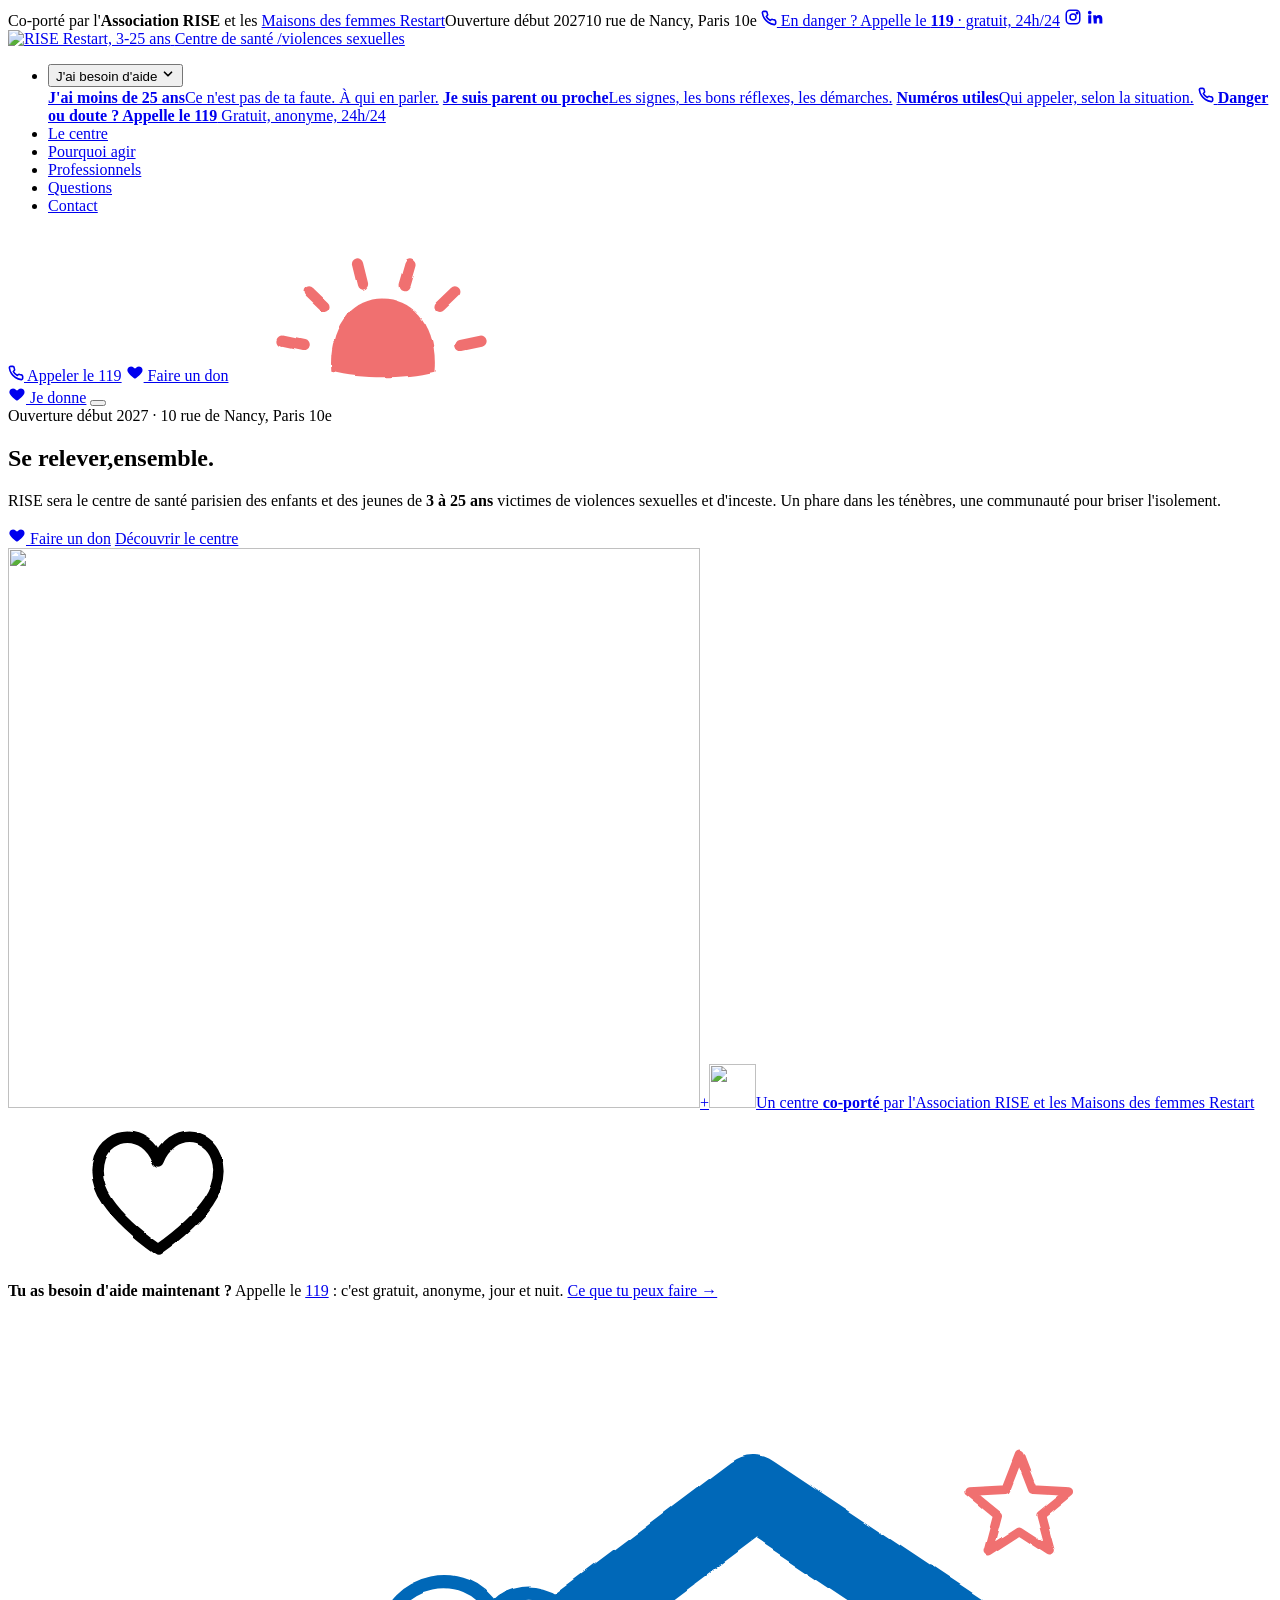
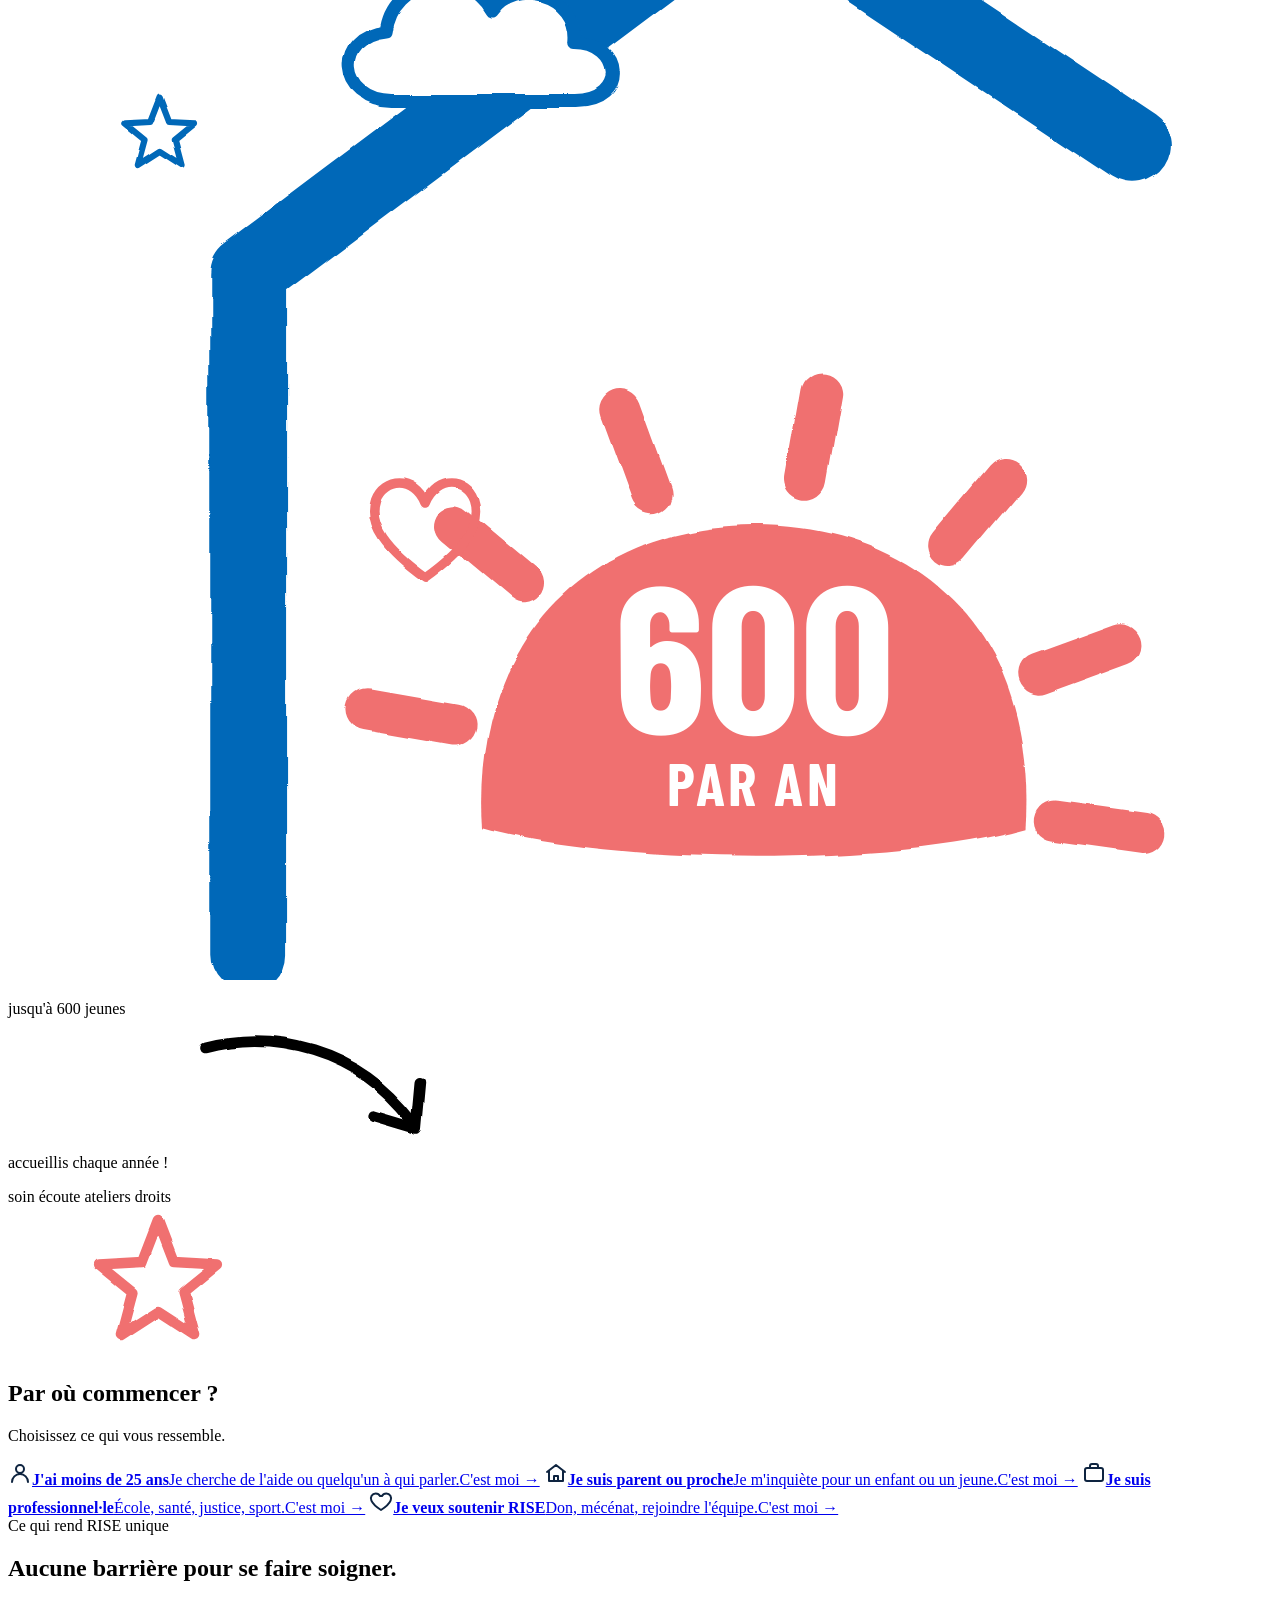
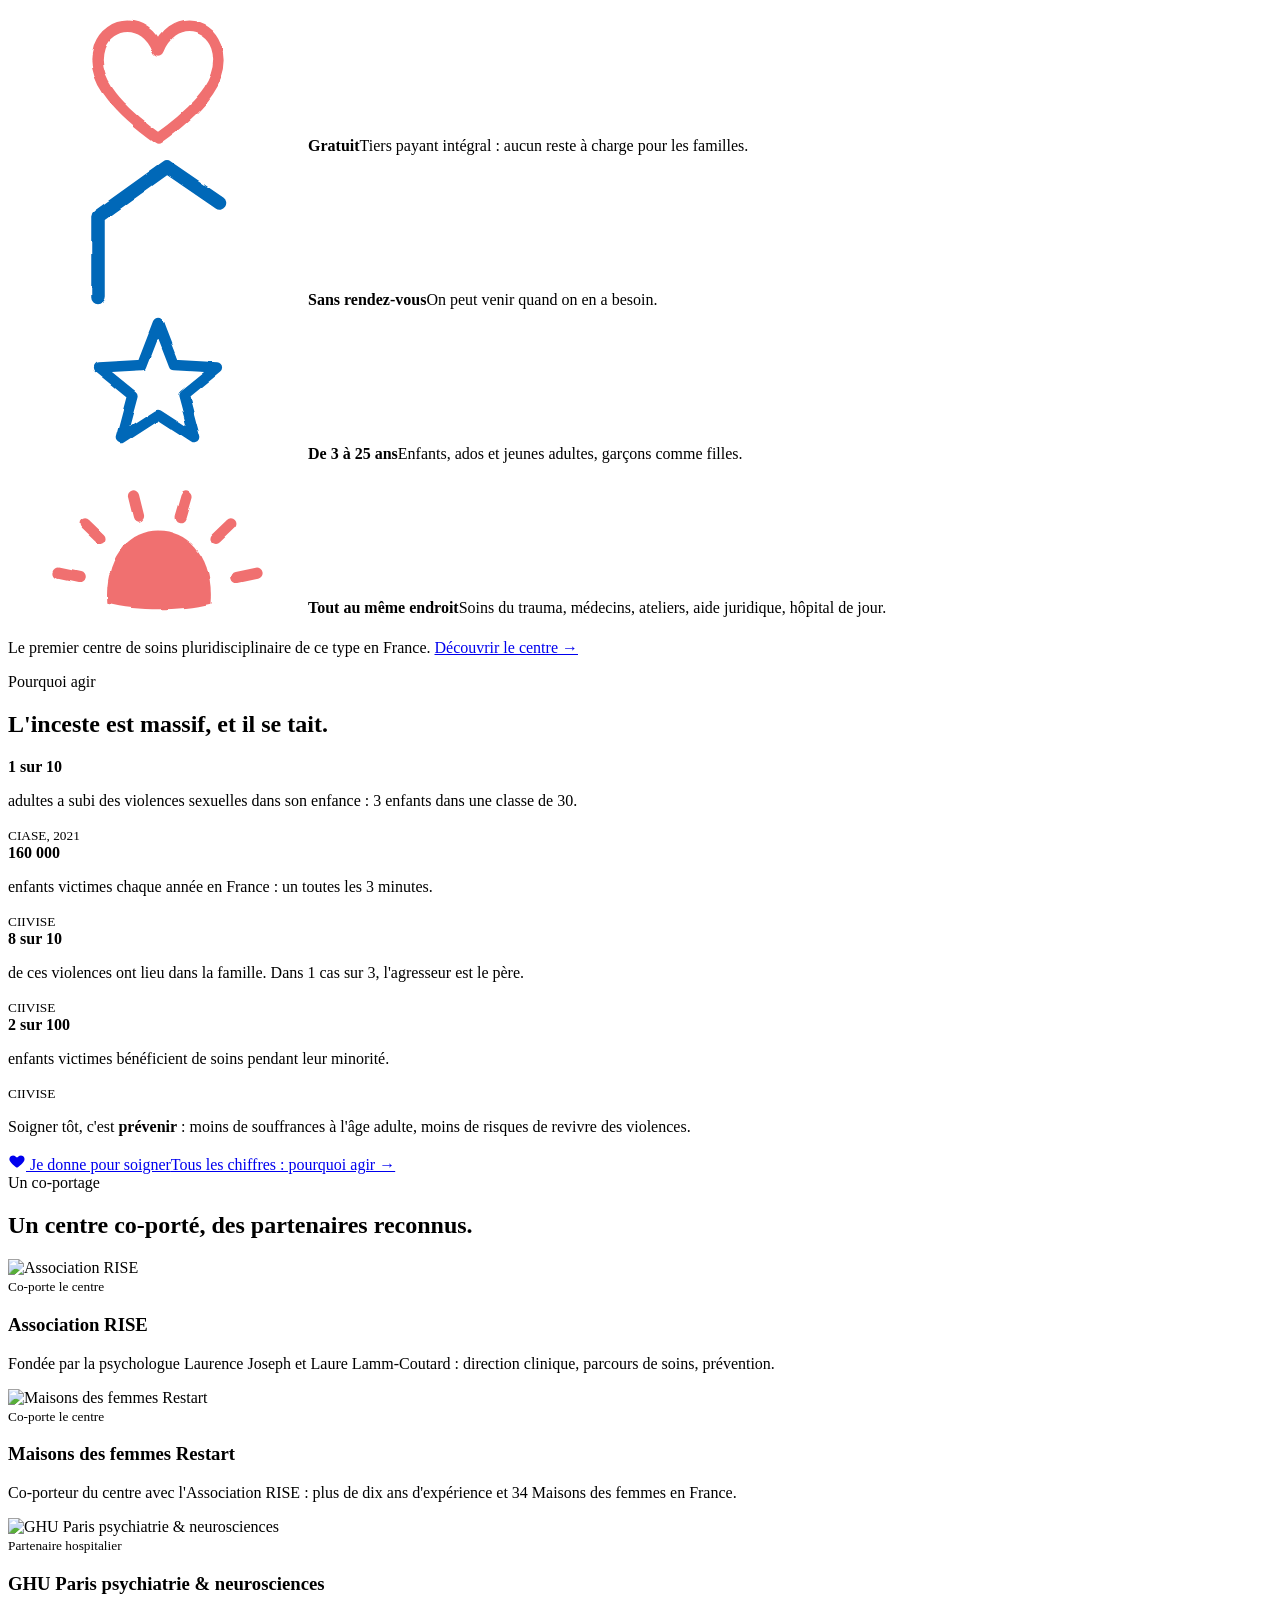
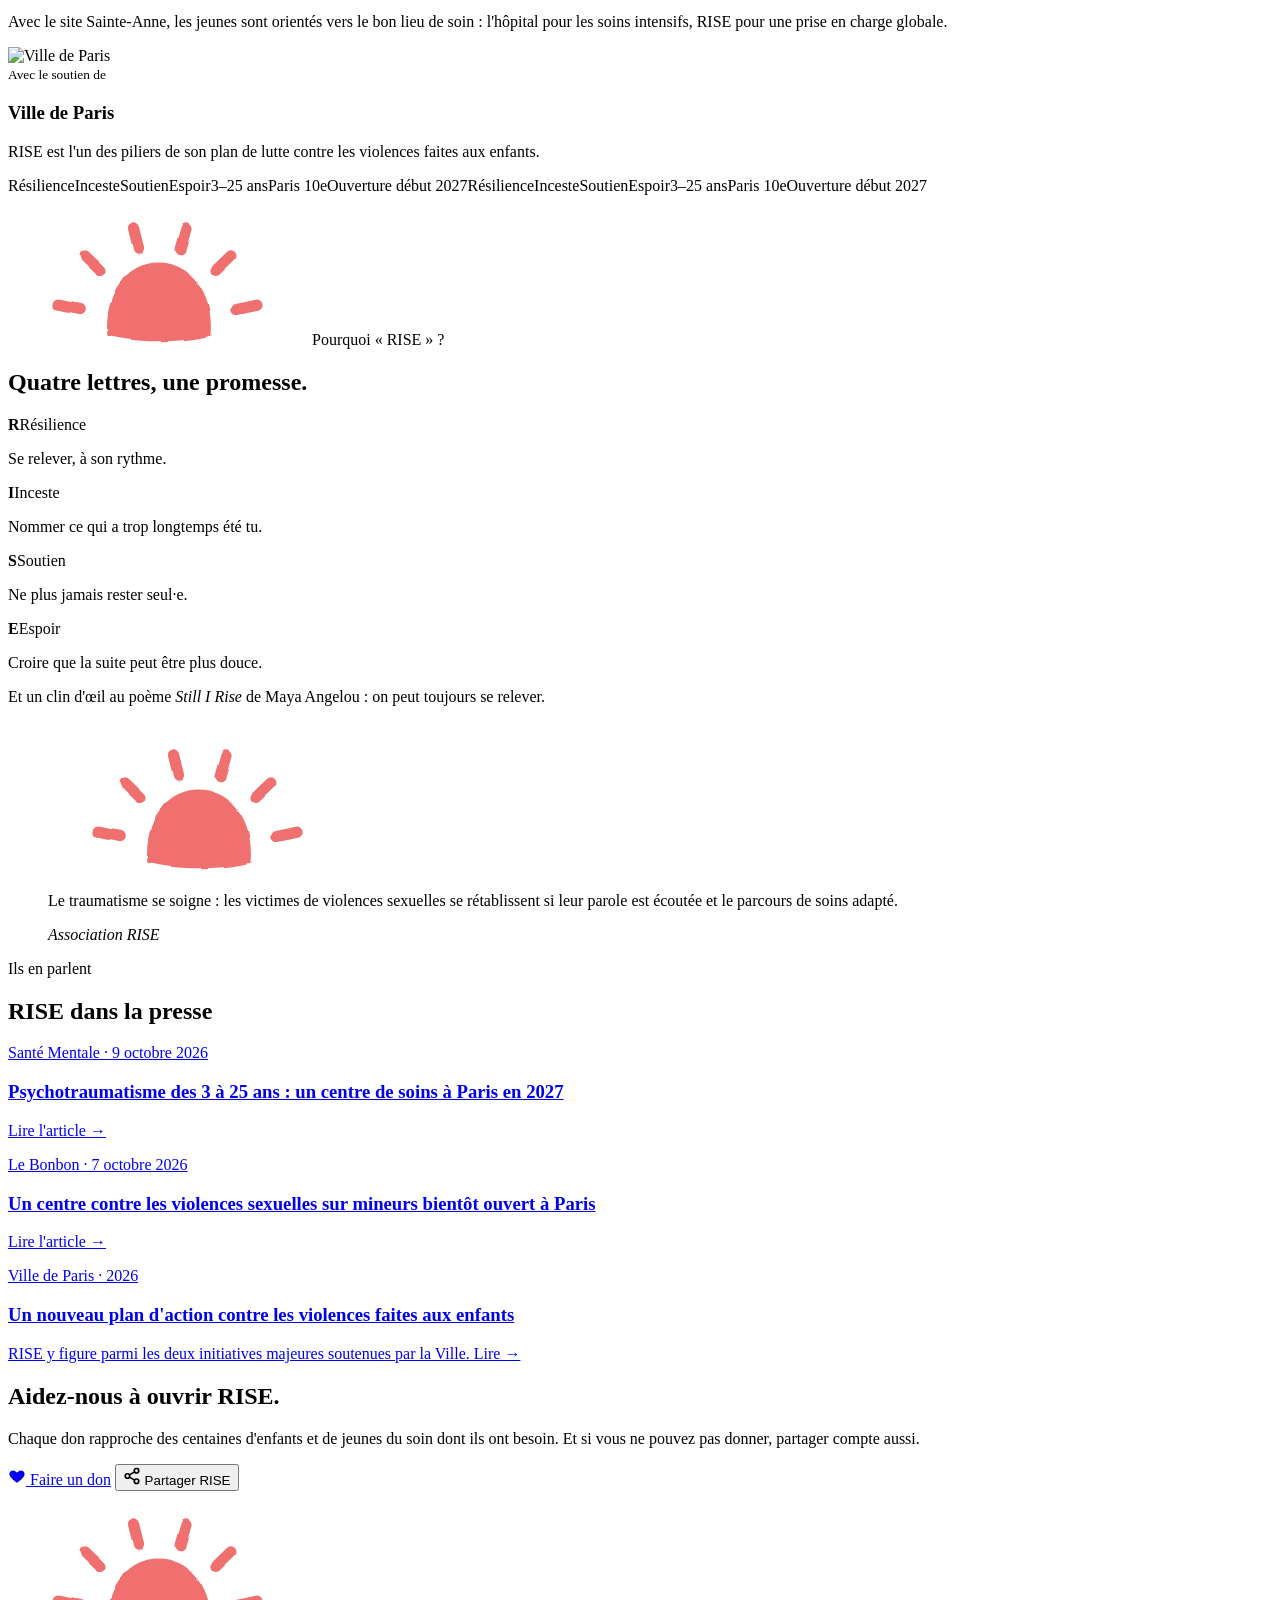
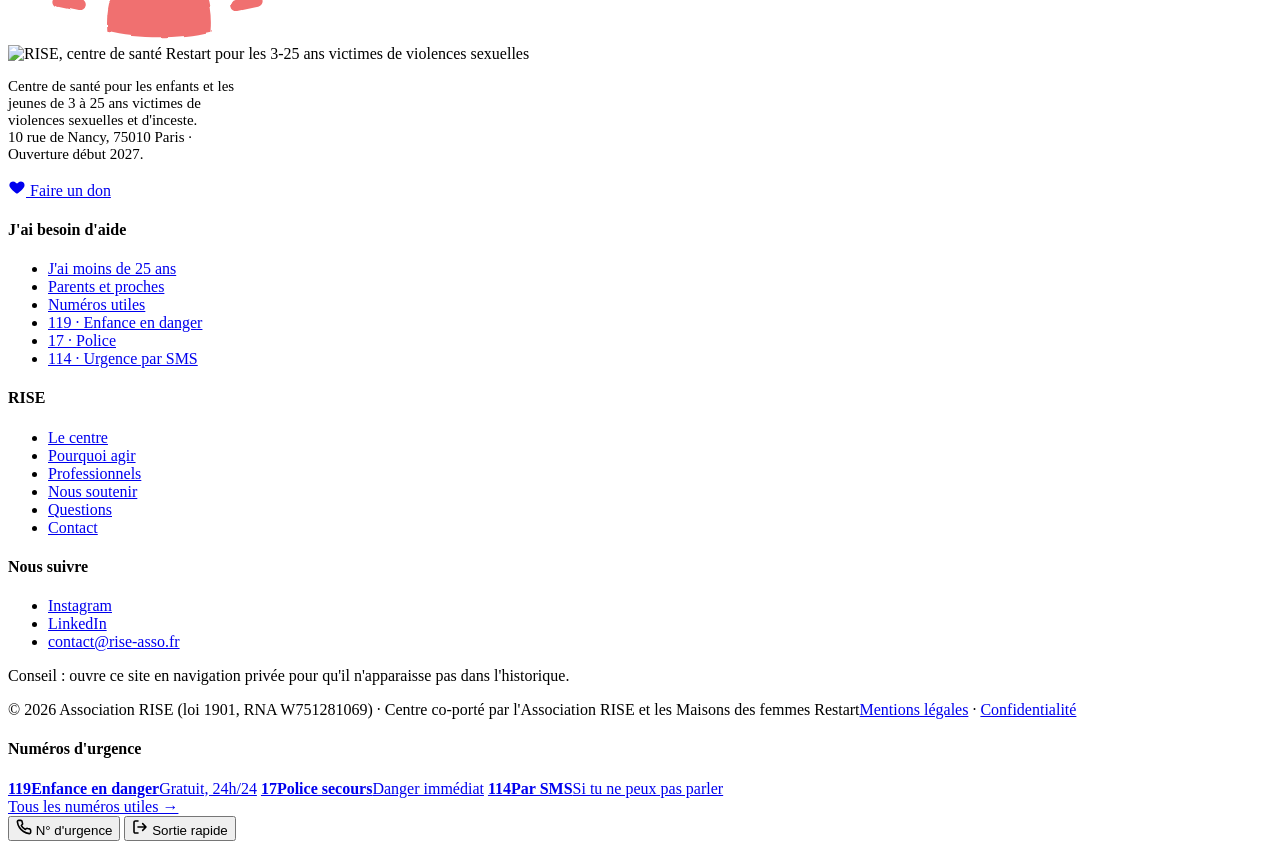
==== index.html @ 8d20020b "Add files via upload" ====
<!doctype html>
<html lang="fr">
<head>
<meta charset="utf-8">
<meta name="robots" content="noindex, nofollow">
<meta name="viewport" content="width=device-width, initial-scale=1">
<title>RISE Paris · Centre de santé 3-25 ans</title>
<meta name="description" content="RISE ouvre début 2027 à Paris un centre de santé pour les enfants et les jeunes de 3 à 25 ans victimes de violences sexuelles et d'inceste.">
<link rel="preconnect" href="https://fonts.googleapis.com">
<link rel="preconnect" href="https://fonts.gstatic.com" crossorigin>
<link href="https://fonts.googleapis.com/css2?family=Barlow+Condensed:wght@500;600;700&family=Barlow:wght@400;500;600&family=Patrick+Hand&display=swap" rel="stylesheet">
<link rel="stylesheet" href="assets/style.css?v=64814ea5">
</head>
<body>
<div class="progress" aria-hidden="true"></div>
<svg width="0" height="0" style="position:absolute" aria-hidden="true" focusable="false">
  <defs>
    <filter id="crayon" x="-15%" y="-15%" width="130%" height="130%"><feTurbulence type="fractalNoise" baseFrequency="0.035" numOctaves="2" seed="4" result="n"/><feDisplacementMap in="SourceGraphic" in2="n" scale="3.5" xChannelSelector="R" yChannelSelector="G"/></filter>
    <symbol id="d-sun" viewBox="0 0 200 160"><g filter="url(#crayon)"><path d="M46 150C42 100 70 72 100 72C132 72 160 100 156 150C124 158 78 158 46 150Z" fill="#F07070"/><g stroke="#F07070" stroke-width="12" stroke-linecap="round" fill="none"><path d="M15.9 122.1L-5.6 117.5"/><path d="M38.1 80.3L22.3 65.0"/><path d="M79.2 56.6L73.9 35.2"/><path d="M123.7 57.3L129.8 36.2"/><path d="M161.9 80.3L177.7 65.0"/><path d="M184.1 122.1L205.6 117.5"/></g></g></symbol>
    <symbol id="d-house" viewBox="0 0 220 200"><path filter="url(#crayon)" d="M30 190V82L122 16L192 64" fill="none" stroke="#0068B8" stroke-width="18" stroke-linecap="round" stroke-linejoin="round"/></symbol>
    <symbol id="d-heart" viewBox="0 0 100 92"><path filter="url(#crayon)" d="M50 84C22 64 8 46 14 28C20 12 42 10 50 30C58 10 80 12 86 28C92 46 78 64 50 84Z" fill="none" stroke="currentColor" stroke-width="7" stroke-linecap="round" stroke-linejoin="round"/></symbol>
    <symbol id="d-star" viewBox="0 0 100 100"><path filter="url(#crayon)" d="M50.0 10.0L60.6 37.4L89.9 39.0L67.1 57.6L74.7 86.0L50.0 70.0L25.3 86.0L32.9 57.6L10.1 39.0L39.4 37.4Z" fill="none" stroke="currentColor" stroke-width="7" stroke-linecap="round" stroke-linejoin="round"/></symbol>
    <symbol id="d-arrow" viewBox="0 0 120 70"><g filter="url(#crayon)" fill="none" stroke="currentColor" stroke-width="5" stroke-linecap="round" stroke-linejoin="round"><path d="M8 14C38 6 78 14 104 48"/><path d="M86 46L106 52L108 30"/></g></symbol>
    <symbol id="d-cloud" viewBox="0 0 124 72"><path filter="url(#crayon)" d="M30 62C10 62 8 38 28 36C30 16 58 10 68 28C76 16 102 20 100 40C118 40 120 62 100 62Z" fill="#fff" stroke="currentColor" stroke-width="5" stroke-linejoin="round"/></symbol>
    <symbol id="d-wave" viewBox="0 0 240 24" preserveAspectRatio="none"><path filter="url(#crayon)" d="M4 14C24 4 40 22 60 12S96 4 116 12S150 20 176 10S210 6 236 12" fill="none" stroke="currentColor" stroke-width="6" stroke-linecap="round"/></symbol>
  </defs>
</svg>

<div class="topbar">
  <div class="wrap topbar-in">
    <span class="tb-left">Co-porté par l'<b>Association RISE</b> et les <a href="https://www.lamaisondesfemmes.fr/" target="_blank" rel="noopener">Maisons des femmes Restart</a><i></i>Ouverture début 2027<i></i>10 rue de Nancy, Paris 10e</span>
    <span class="tb-right">
      <a class="tb-sos" href="tel:119"><svg width="16" height="16" viewBox="0 0 24 24" fill="none" stroke="currentColor" stroke-width="2.4" stroke-linecap="round" stroke-linejoin="round" aria-hidden="true"><path d="M22 16.9v3a2 2 0 0 1-2.2 2 19.8 19.8 0 0 1-8.6-3.1 19.5 19.5 0 0 1-6-6A19.8 19.8 0 0 1 2.1 4.2 2 2 0 0 1 4.1 2h3a2 2 0 0 1 2 1.7c.1.9.4 1.8.7 2.7a2 2 0 0 1-.5 2.1L8 9.8a16 16 0 0 0 6 6l1.3-1.3a2 2 0 0 1 2.1-.4c.9.3 1.8.6 2.7.7a2 2 0 0 1 1.7 2z"/></svg> En danger ? Appelle le <b>119</b> · gratuit, 24h/24</a>
      <a class="tb-ico" href="https://www.instagram.com/rise__paris/" target="_blank" rel="noopener" aria-label="Instagram de RISE"><svg width="18" height="18" viewBox="0 0 24 24" fill="none" stroke="currentColor" stroke-width="2" aria-hidden="true"><rect x="3" y="3" width="18" height="18" rx="5"/><circle cx="12" cy="12" r="4"/><circle cx="17.5" cy="6.5" r="1" fill="currentColor"/></svg></a>
      <a class="tb-ico" href="https://www.linkedin.com/company/rise-asso-paris/" target="_blank" rel="noopener" aria-label="LinkedIn de RISE"><svg width="18" height="18" viewBox="0 0 24 24" fill="currentColor" aria-hidden="true"><path d="M4.98 3.5a2.5 2.5 0 1 1 0 5 2.5 2.5 0 0 1 0-5zM3 9.5h4v11H3zM9.5 9.5h3.8v1.6h.1c.5-.9 1.8-1.9 3.7-1.9 4 0 4.7 2.6 4.7 6v5.3h-4v-4.7c0-1.1 0-2.6-1.6-2.6s-1.8 1.2-1.8 2.5v4.8h-4z"/></svg></a>
    </span>
  </div>
</div>

<header id="top">
  <div class="wrap bar">
    <a class="brand" href="index.html" aria-label="RISE, accueil">
      <img class="brand-logo" src="assets/logo-rise-restart-sans-mention.png" alt="RISE Restart, 3-25 ans" width="692" height="560">
      <span class="brand-tag"><span class="g">Centre de santé /</span><span class="b">violences sexuelles</span></span>
    </a>
    <nav id="nav" aria-label="Navigation principale">
      <ul class="menu">
        <li class="has-sub">
          <button class="menu-btn" type="button" aria-expanded="false" aria-controls="sub-aide">J'ai besoin d'aide <svg width="14" height="14" viewBox="0 0 24 24" fill="none" stroke="currentColor" stroke-width="3" stroke-linecap="round" stroke-linejoin="round" aria-hidden="true"><path d="M6 9l6 6 6-6"/></svg></button>
          <div class="sub" id="sub-aide">
            <a href="jeunes.html"><strong>J'ai moins de 25 ans</strong><span>Ce n'est pas de ta faute. À qui en parler.</span></a>
            <a href="parents.html"><strong>Je suis parent ou proche</strong><span>Les signes, les bons réflexes, les démarches.</span></a>
            <a href="urgences.html"><strong>Numéros utiles</strong><span>Qui appeler, selon la situation.</span></a>
            <a class="sub-sos" href="tel:119"><svg width="16" height="16" viewBox="0 0 24 24" fill="none" stroke="currentColor" stroke-width="2.4" stroke-linecap="round" stroke-linejoin="round" aria-hidden="true"><path d="M22 16.9v3a2 2 0 0 1-2.2 2 19.8 19.8 0 0 1-8.6-3.1 19.5 19.5 0 0 1-6-6A19.8 19.8 0 0 1 2.1 4.2 2 2 0 0 1 4.1 2h3a2 2 0 0 1 2 1.7c.1.9.4 1.8.7 2.7a2 2 0 0 1-.5 2.1L8 9.8a16 16 0 0 0 6 6l1.3-1.3a2 2 0 0 1 2.1-.4c.9.3 1.8.6 2.7.7a2 2 0 0 1 1.7 2z"/></svg> <span><b>Danger ou doute ? Appelle le 119</b> Gratuit, anonyme, 24h/24</span></a>
          </div>
        </li>
        <li><a href="centre.html">Le centre</a></li>
        <li><a href="pourquoi.html">Pourquoi agir</a></li>
        <li><a href="professionnels.html">Professionnels</a></li>
        <li><a href="questions.html">Questions</a></li>
        <li><a href="contact.html">Contact</a></li>
      </ul>
      <div class="menu-extra">
        <a class="btn btn-primary btn-lg" href="tel:119"><svg width="16" height="16" viewBox="0 0 24 24" fill="none" stroke="currentColor" stroke-width="2.4" stroke-linecap="round" stroke-linejoin="round" aria-hidden="true"><path d="M22 16.9v3a2 2 0 0 1-2.2 2 19.8 19.8 0 0 1-8.6-3.1 19.5 19.5 0 0 1-6-6A19.8 19.8 0 0 1 2.1 4.2 2 2 0 0 1 4.1 2h3a2 2 0 0 1 2 1.7c.1.9.4 1.8.7 2.7a2 2 0 0 1-.5 2.1L8 9.8a16 16 0 0 0 6 6l1.3-1.3a2 2 0 0 1 2.1-.4c.9.3 1.8.6 2.7.7a2 2 0 0 1 1.7 2z"/></svg> Appeler le 119</a>
        <a class="btn btn-accent btn-lg" href="https://don.lamaisondesfemmes.fr/b/mon-don" target="_blank" rel="noopener"><svg width="18" height="18" viewBox="0 0 24 24" fill="currentColor" aria-hidden="true"><path d="M12 21s-7.5-4.6-9.6-9.3C.9 8.4 3 4.5 6.7 4.5c2.1 0 3.6 1.1 4.3 2.5h2c.7-1.4 2.2-2.5 4.3-2.5 3.7 0 5.8 3.9 4.3 7.2C19.5 16.4 12 21 12 21z"/></svg> Faire un don</a>
        <svg class="menu-sun" aria-hidden="true"><use href="#d-sun"/></svg>
      </div>
    </nav>
    <div class="bar-ctas">
      <a class="btn btn-accent" href="https://don.lamaisondesfemmes.fr/b/mon-don" target="_blank" rel="noopener"><svg width="18" height="18" viewBox="0 0 24 24" fill="currentColor" aria-hidden="true"><path d="M12 21s-7.5-4.6-9.6-9.3C.9 8.4 3 4.5 6.7 4.5c2.1 0 3.6 1.1 4.3 2.5h2c.7-1.4 2.2-2.5 4.3-2.5 3.7 0 5.8 3.9 4.3 7.2C19.5 16.4 12 21 12 21z"/></svg> Je donne</a>
      <button class="menu-toggle" aria-label="Ouvrir le menu" aria-expanded="false" aria-controls="nav">
        <span></span><span></span><span></span>
      </button>
    </div>
  </div>
</header>

<main>
<section class="hero">
    <div class="wrap hero-grid">
      <div>
        <div class="status"><span class="dot"></span> Ouverture début 2027 · 10 rue de Nancy, Paris 10e</div>
        <h1><span class="line"><span>Se <span class="hl">relever</span>,</span></span><span class="line"><span>ensemble.</span></span></h1>
        <p class="lead">RISE sera le centre de santé parisien des enfants et des jeunes de <strong>3 à 25 ans</strong> victimes de violences sexuelles et d'inceste. Un phare dans les ténèbres, une communauté pour briser l'isolement.</p>
        <div class="hero-ctas">
          <a class="btn btn-accent btn-lg" href="https://don.lamaisondesfemmes.fr/b/mon-don" target="_blank" rel="noopener"><svg width="18" height="18" viewBox="0 0 24 24" fill="currentColor" aria-hidden="true"><path d="M12 21s-7.5-4.6-9.6-9.3C.9 8.4 3 4.5 6.7 4.5c2.1 0 3.6 1.1 4.3 2.5h2c.7-1.4 2.2-2.5 4.3-2.5 3.7 0 5.8 3.9 4.3 7.2C19.5 16.4 12 21 12 21z"/></svg> Faire un don</a>
          <a class="btn btn-ghost btn-lg" href="centre.html">Découvrir le centre</a>
        </div>
        <a class="hero-coport" href="centre.html#coportage"><img src="assets/logo-rise-restart-sans-mention.png" alt="" width="692" height="560"><span class="hc-plus">+</span><img src="assets/logo-restart.svg" alt="" width="47" height="44"><span>Un centre <b>co-porté</b> par l'Association RISE et les Maisons des femmes Restart</span></a>
        <div class="help-note">
          <svg class="help-heart" aria-hidden="true"><use href="#d-heart"/></svg>
          <p><strong>Tu as besoin d'aide maintenant ?</strong> Appelle le <a href="tel:119">119</a> : c'est gratuit, anonyme, jour et nuit. <a class="help-more" href="jeunes.html">Ce que tu peux faire →</a></p>
        </div>
      </div>
      <div class="hero-art">
        <div class="card-big"></div>
        <svg class="kid" viewBox="0 0 400 400" aria-hidden="true">
          <g filter="url(#crayon)">
            <path class="kid-roof" pathLength="1" d="M76 392V176L236 56L356 136" fill="none" stroke="#0068B8" stroke-width="24" stroke-linecap="round" stroke-linejoin="round"/>
            <g class="kid-rays" fill="none" stroke="#F07070" stroke-width="13" stroke-linecap="round"><path style="--i:0" d="M141.5 319.3L113.9 314.5"/><path style="--i:1" d="M162.5 274.3L141.0 256.3"/><path style="--i:2" d="M203.2 245.8L193.6 219.5"/><path style="--i:3" d="M252.7 241.5L257.5 213.9"/><path style="--i:4" d="M297.7 262.5L315.7 241.0"/><path style="--i:5" d="M326.2 303.2L352.5 293.6"/><path style="--i:6" d="M331.1 349.4L358.8 353.3"/></g>
            <path class="kid-sun" d="M150 352C146 290 186 256 236 256C288 256 326 290 322 352C280 364 194 364 150 352Z" fill="#F07070"/>
          </g>
          <g class="kid-sun-txt" fill="#fff" text-anchor="middle" font-family="Barlow Condensed, sans-serif" font-weight="700">
            <text x="236" y="322" font-size="66" data-count="600" data-count-delay="1400">600</text>
            <text x="236" y="345" font-size="19" letter-spacing="1">PAR AN</text>
          </g>
          <use class="kid-cloud" href="#d-cloud" x="96" y="70" width="104" height="60" style="color:#0068B8"/>
          <use class="kid-star s1" href="#d-star" x="300" y="40" width="40" height="40" style="color:#F07070"/>
          <use class="kid-star s2" href="#d-star" x="34" y="118" width="28" height="28" style="color:#0068B8"/>
          <use class="kid-heart" href="#d-heart" x="110" y="236" width="44" height="40" style="color:#F07070"/>
        </svg>
        <p class="kid-note">jusqu'à 600 jeunes<br>accueillis chaque année !<svg class="kid-arrow" aria-hidden="true"><use href="#d-arrow"/></svg></p>
        <span class="hand h1">soin</span>
        <span class="hand h2">écoute</span>
        <span class="hand h3">ateliers</span>
        <span class="hand h4">droits</span>
      </div>
    </div>
  </section>

  <div class="wrap">
    <div class="orient reveal">
      <svg class="dd dd-star" style="color:#F07070;right:28px;top:-18px" aria-hidden="true"><use href="#d-star"/></svg>
      <div class="orient-head">
        <h2>Par où <span class="mark">commencer</span> ?</h2>
        <p>Choisissez ce qui vous ressemble.</p>
      </div>
      <div class="choices">
        <a class="choice ch-young" href="jeunes.html"><span class="ico"><svg width="24" height="24" viewBox="0 0 24 24" fill="none" stroke="#0E2440" stroke-width="2" stroke-linecap="round" stroke-linejoin="round"><path d="M12 12a4 4 0 1 0 0-8 4 4 0 0 0 0 8zM4 21c0-4.4 3.6-8 8-8s8 3.6 8 8"/></svg></span><strong>J'ai moins de 25 ans</strong><span>Je cherche de l'aide ou quelqu'un à qui parler.</span><span class="arrow">C'est moi →</span></a>
        <a class="choice ch-parent" href="parents.html"><span class="ico"><svg width="24" height="24" viewBox="0 0 24 24" fill="none" stroke="#0E2440" stroke-width="2" stroke-linecap="round" stroke-linejoin="round"><path d="M3 11l9-7 9 7M5 10v10h14V10"/><path d="M10 20v-5h4v5"/></svg></span><strong>Je suis parent ou proche</strong><span>Je m'inquiète pour un enfant ou un jeune.</span><span class="arrow">C'est moi →</span></a>
        <a class="choice ch-pro" href="professionnels.html"><span class="ico"><svg width="24" height="24" viewBox="0 0 24 24" fill="none" stroke="#0E2440" stroke-width="2" stroke-linecap="round" stroke-linejoin="round"><rect x="3" y="7" width="18" height="13" rx="2"/><path d="M8 7V5a2 2 0 0 1 2-2h4a2 2 0 0 1 2 2v2"/></svg></span><strong>Je suis professionnel·le</strong><span>École, santé, justice, sport.</span><span class="arrow">C'est moi →</span></a>
        <a class="choice ch-give" href="soutenir.html"><span class="ico"><svg width="24" height="24" viewBox="0 0 24 24" fill="none" stroke="#0E2440" stroke-width="2" stroke-linecap="round" stroke-linejoin="round"><path d="M12 21s-7.5-4.6-9.6-9.3C.9 8.4 3 4.5 6.7 4.5c2.1 0 3.6 1.1 4.3 2.5h2c.7-1.4 2.2-2.5 4.3-2.5 3.7 0 5.8 3.9 4.3 7.2C19.5 16.4 12 21 12 21z"/></svg></span><strong>Je veux soutenir RISE</strong><span>Don, mécénat, rejoindre l'équipe.</span><span class="arrow">C'est moi →</span></a>
      </div>
    </div>
  </div>

  <section class="tight">
    <div class="wrap">
      <span class="eyebrow">Ce qui rend RISE unique</span>
      <h2 class="section-title">Aucune <span class="mark">barrière</span> pour se faire soigner.</h2>
      <div class="uniq">
        <div class="uq reveal"><svg aria-hidden="true" style="color:#F07070"><use href="#d-heart"/></svg><strong>Gratuit</strong><span>Tiers payant intégral : aucun reste à charge pour les familles.</span></div>
        <div class="uq reveal"><svg aria-hidden="true"><use href="#d-house"/></svg><strong>Sans rendez-vous</strong><span>On peut venir quand on en a besoin.</span></div>
        <div class="uq reveal"><svg aria-hidden="true" style="color:#0068B8"><use href="#d-star"/></svg><strong>De 3 à 25 ans</strong><span>Enfants, ados et jeunes adultes, garçons comme filles.</span></div>
        <div class="uq reveal"><svg aria-hidden="true"><use href="#d-sun"/></svg><strong>Tout au même endroit</strong><span>Soins du trauma, médecins, ateliers, aide juridique, hôpital de jour.</span></div>
      </div>
      <p class="lead" style="margin-top:22px">Le premier centre de soins pluridisciplinaire de ce type en France. <a href="centre.html">Découvrir le centre →</a></p>
    </div>
  </section>

  <section style="padding-bottom:0">
    <div class="numbers reveal">
      <div class="wrap">
        <span class="eyebrow">Pourquoi agir</span>
        <h2>L'inceste est massif, <span class="mark">et il se tait</span>.</h2>
        <div class="num-grid num-grid-4">
          <div class="num"><b>1 sur 10</b><p>adultes a subi des violences sexuelles dans son enfance : 3 enfants dans une classe de 30.</p><small>CIASE, 2021</small></div>
          <div class="num"><b data-count="160000">160 000</b><p>enfants victimes chaque année en France : un toutes les 3 minutes.</p><small>CIIVISE</small></div>
          <div class="num"><b>8 sur 10</b><p>de ces violences ont lieu dans la famille. Dans 1 cas sur 3, l'agresseur est le père.</p><small>CIIVISE</small></div>
          <div class="num"><b>2 sur 100</b><p>enfants victimes bénéficient de soins pendant leur minorité.</p><small>CIIVISE</small></div>
        </div>
        <p class="public">Soigner tôt, c'est <strong>prévenir</strong> : moins de souffrances à l'âge adulte, moins de risques de revivre des violences.</p>
        <div class="num-ctas"><a class="btn btn-accent" href="https://don.lamaisondesfemmes.fr/b/mon-don" target="_blank" rel="noopener"><svg width="18" height="18" viewBox="0 0 24 24" fill="currentColor" aria-hidden="true"><path d="M12 21s-7.5-4.6-9.6-9.3C.9 8.4 3 4.5 6.7 4.5c2.1 0 3.6 1.1 4.3 2.5h2c.7-1.4 2.2-2.5 4.3-2.5 3.7 0 5.8 3.9 4.3 7.2C19.5 16.4 12 21 12 21z"/></svg> Je donne pour soigner</a><a class="more" href="pourquoi.html">Tous les chiffres : pourquoi agir →</a></div>
      </div>
    </div>
  </section>

  <section>
    <div class="wrap">
      <span class="eyebrow">Un co-portage</span>
      <h2 class="section-title">Un centre co-porté, des <span class="mark">partenaires reconnus</span>.</h2>
      <div class="partners partners-4">
        <div class="partner partner-co reveal"><div class="plogo"><img src="assets/logo-rise-restart-sans-mention.png" alt="Association RISE"></div><small>Co-porte le centre</small><h3>Association RISE</h3><p>Fondée par la psychologue Laurence Joseph et Laure Lamm-Coutard : direction clinique, parcours de soins, prévention.</p></div>
        <div class="partner partner-co reveal"><div class="plogo"><img src="assets/logo-restart.svg" alt="Maisons des femmes Restart"></div><small>Co-porte le centre</small><h3>Maisons des femmes Restart</h3><p>Co-porteur du centre avec l'Association RISE : plus de dix ans d'expérience et 34 Maisons des femmes en France.</p></div>
        <div class="partner reveal"><div class="plogo"><img src="assets/logo-ghu-paris.png" alt="GHU Paris psychiatrie &amp; neurosciences"></div><small>Partenaire hospitalier</small><h3>GHU Paris psychiatrie &amp; neurosciences</h3><p>Avec le site Sainte-Anne, les jeunes sont orientés vers le bon lieu de soin : l'hôpital pour les soins intensifs, RISE pour une prise en charge globale.</p></div>
        <div class="partner reveal"><div class="plogo"><img src="assets/logo-ville-de-paris.svg" alt="Ville de Paris"></div><small>Avec le soutien de</small><h3>Ville de Paris</h3><p>RISE est l'un des piliers de son plan de lutte contre les violences faites aux enfants.</p></div>
      </div>
    </div>
  </section>

  <div class="marquee-wrap" aria-hidden="true">
    <div class="marquee"><div class="marquee-track"><span>Résilience</span><i></i><span>Inceste</span><i></i><span>Soutien</span><i></i><span>Espoir</span><i></i><span>3–25 ans</span><i></i><span>Paris 10e</span><i></i><span>Ouverture début 2027</span><i></i><span>Résilience</span><i></i><span>Inceste</span><i></i><span>Soutien</span><i></i><span>Espoir</span><i></i><span>3–25 ans</span><i></i><span>Paris 10e</span><i></i><span>Ouverture début 2027</span><i></i></div></div>
  </div>

  <section class="acro-sec">
    <div class="wrap" style="position:relative">
      <svg class="dd dd-sun" style="right:0;top:-10px" aria-hidden="true"><use href="#d-sun"/></svg>
      <span class="eyebrow">Pourquoi « RISE » ?</span>
      <h2 class="section-title">Quatre lettres, <span class="mark">une promesse</span>.</h2>
      <div class="acro">
        <div class="acro-item reveal"><b>R</b><span>Résilience</span><p>Se relever, à son rythme.</p></div>
        <div class="acro-item reveal"><b>I</b><span>Inceste</span><p>Nommer ce qui a trop longtemps été tu.</p></div>
        <div class="acro-item reveal"><b>S</b><span>Soutien</span><p>Ne plus jamais rester seul·e.</p></div>
        <div class="acro-item reveal"><b>E</b><span>Espoir</span><p>Croire que la suite peut être plus douce.</p></div>
      </div>
      <p class="acro-note">Et un clin d'œil au poème <em>Still I Rise</em> de Maya Angelou : on peut toujours se relever.</p>
    </div>
  </section>

  <section style="padding-top:0">
    <div class="wrap">
      <blockquote class="big-quote reveal">
        <svg class="bq-sun" aria-hidden="true"><use href="#d-sun"/></svg>
        <p><span class="mark">Le traumatisme se soigne</span> : les victimes de violences sexuelles se rétablissent si leur parole est écoutée et le parcours de soins adapté.</p>
        <cite>Association RISE</cite>
      </blockquote>
    </div>
  </section>

  <section>
    <div class="wrap">
      <span class="eyebrow">Ils en parlent</span>
      <h2 class="section-title">RISE dans la presse</h2>
      <div class="press">
        <a class="reveal" href="https://www.santementale.fr/2026/10/rise-un-lieu-innovant-de-prise-en-charge-des-victimes-de-violences-sexuelles-jusqua-25-ans/" target="_blank" rel="noopener"><span class="src">Santé Mentale · 9 octobre 2026</span><h3>Psychotraumatisme des 3 à 25 ans : un centre de soins à Paris en 2027</h3><p>Lire l'article →</p></a>
        <a class="reveal" href="https://lebonbon.fr/paris/news/centre-violences-sexuelles-mineurs-ouvert-paris/" target="_blank" rel="noopener"><span class="src">Le Bonbon · 7 octobre 2026</span><h3>Un centre contre les violences sexuelles sur mineurs bientôt ouvert à Paris</h3><p>Lire l'article →</p></a>
        <a class="reveal" href="https://www.paris.fr/pages/un-nouveau-plan-d-action-contre-les-violences-faites-aux-enfants-34461" target="_blank" rel="noopener"><span class="src">Ville de Paris · 2026</span><h3>Un nouveau plan d'action contre les violences faites aux enfants</h3><p>RISE y figure parmi les deux initiatives majeures soutenues par la Ville. Lire →</p></a>
      </div>
    </div>
  </section>

  <section style="padding-top:0">
    <div class="cta-band reveal">
      <div class="wrap">
        <h2>Aidez-nous à ouvrir RISE.</h2>
        <p>Chaque don rapproche des centaines d'enfants et de jeunes du soin dont ils ont besoin. Et si vous ne pouvez pas donner, partager compte aussi.</p>
        <div class="hero-ctas">
          <a class="btn btn-accent btn-lg" href="https://don.lamaisondesfemmes.fr/b/mon-don" target="_blank" rel="noopener"><svg width="18" height="18" viewBox="0 0 24 24" fill="currentColor" aria-hidden="true"><path d="M12 21s-7.5-4.6-9.6-9.3C.9 8.4 3 4.5 6.7 4.5c2.1 0 3.6 1.1 4.3 2.5h2c.7-1.4 2.2-2.5 4.3-2.5 3.7 0 5.8 3.9 4.3 7.2C19.5 16.4 12 21 12 21z"/></svg> Faire un don</a>
          <button class="btn btn-ghost-w btn-lg" type="button" data-share><svg width="18" height="18" viewBox="0 0 24 24" fill="none" stroke="currentColor" stroke-width="2.2" stroke-linecap="round" stroke-linejoin="round" aria-hidden="true"><circle cx="18" cy="5" r="3"/><circle cx="6" cy="12" r="3"/><circle cx="18" cy="19" r="3"/><path d="M8.6 13.5l6.8 4M15.4 6.5l-6.8 4"/></svg> Partager RISE</button>
        </div>
      </div>
    </div>
  </section>
</main>

<footer>
  <svg class="foot-sun" aria-hidden="true"><use href="#d-sun"/></svg>
  <div class="wrap">
    <div class="foot">
      <div>
        <span class="foot-logo"><img src="assets/logo-rise-restart.png" alt="RISE, centre de santé Restart pour les 3-25 ans victimes de violences sexuelles" width="694" height="658"></span>
        <p style="max-width:32ch;font-size:15px">Centre de santé pour les enfants et les jeunes de 3 à 25 ans victimes de violences sexuelles et d'inceste.<br>10 rue de Nancy, 75010 Paris · Ouverture début 2027.</p>
        <a class="btn btn-accent" href="https://don.lamaisondesfemmes.fr/b/mon-don" target="_blank" rel="noopener"><svg width="18" height="18" viewBox="0 0 24 24" fill="currentColor" aria-hidden="true"><path d="M12 21s-7.5-4.6-9.6-9.3C.9 8.4 3 4.5 6.7 4.5c2.1 0 3.6 1.1 4.3 2.5h2c.7-1.4 2.2-2.5 4.3-2.5 3.7 0 5.8 3.9 4.3 7.2C19.5 16.4 12 21 12 21z"/></svg> Faire un don</a>
      </div>
      <div>
        <h4>J'ai besoin d'aide</h4>
        <ul><li><a href="jeunes.html">J'ai moins de 25 ans</a></li><li><a href="parents.html">Parents et proches</a></li><li><a href="urgences.html">Numéros utiles</a></li><li><a href="tel:119">119 · Enfance en danger</a></li><li><a href="tel:17">17 · Police</a></li><li><a href="sms:114">114 · Urgence par SMS</a></li></ul>
      </div>
      <div>
        <h4>RISE</h4>
        <ul><li><a href="centre.html">Le centre</a></li><li><a href="pourquoi.html">Pourquoi agir</a></li><li><a href="professionnels.html">Professionnels</a></li><li><a href="soutenir.html">Nous soutenir</a></li><li><a href="questions.html">Questions</a></li><li><a href="contact.html">Contact</a></li></ul>
      </div>
      <div>
        <h4>Nous suivre</h4>
        <ul><li><a href="https://www.instagram.com/rise__paris/" target="_blank" rel="noopener">Instagram</a></li><li><a href="https://www.linkedin.com/company/rise-asso-paris/" target="_blank" rel="noopener">LinkedIn</a></li><li><a href="mailto:contact@rise-asso.fr">contact@rise-asso.fr</a></li></ul>
        <p class="foot-tip">Conseil : ouvre ce site en navigation privée pour qu'il n'apparaisse pas dans l'historique.</p>
      </div>
    </div>
    <div class="foot-bottom"><span>© 2026 Association RISE (loi 1901, RNA W751281069) · Centre co-porté par l'Association RISE et les Maisons des femmes Restart</span><span><a href="#">Mentions légales</a> · <a href="#">Confidentialité</a></span></div>
  </div>
</footer>

<div class="sos-panel" id="sos-panel" role="dialog" aria-label="Numéros d'urgence">
  <h4>Numéros d'urgence</h4>
  <div class="phones">
    <a class="phone" href="tel:119"><b>119</b><span><strong>Enfance en danger</strong>Gratuit, 24h/24</span></a>
    <a class="phone" href="tel:17"><b>17</b><span><strong>Police secours</strong>Danger immédiat</span></a>
    <a class="phone" href="sms:114"><b>114</b><span><strong>Par SMS</strong>Si tu ne peux pas parler</span></a>
  </div>
  <a class="more-dark" href="urgences.html">Tous les numéros utiles →</a>
</div>
<div class="safety">
  <button class="sos" id="sos-btn" aria-expanded="false" aria-controls="sos-panel"><svg width="16" height="16" viewBox="0 0 24 24" fill="none" stroke="currentColor" stroke-width="2.4" stroke-linecap="round" stroke-linejoin="round" aria-hidden="true"><path d="M22 16.9v3a2 2 0 0 1-2.2 2 19.8 19.8 0 0 1-8.6-3.1 19.5 19.5 0 0 1-6-6A19.8 19.8 0 0 1 2.1 4.2 2 2 0 0 1 4.1 2h3a2 2 0 0 1 2 1.7c.1.9.4 1.8.7 2.7a2 2 0 0 1-.5 2.1L8 9.8a16 16 0 0 0 6 6l1.3-1.3a2 2 0 0 1 2.1-.4c.9.3 1.8.6 2.7.7a2 2 0 0 1 1.7 2z"/></svg> N° d'urgence</button>
  <button class="exit" id="exit-btn" title="Quitte immédiatement ce site">
    <svg width="16" height="16" viewBox="0 0 24 24" fill="none" stroke="currentColor" stroke-width="2.4" stroke-linecap="round" stroke-linejoin="round" aria-hidden="true"><path d="M9 21H5a2 2 0 0 1-2-2V5a2 2 0 0 1 2-2h4M16 17l5-5-5-5M21 12H9"/></svg>
    Sortie rapide
  </button>
</div>

<script src="assets/site.js?v=0e5b252c"></script>
</body>
</html>
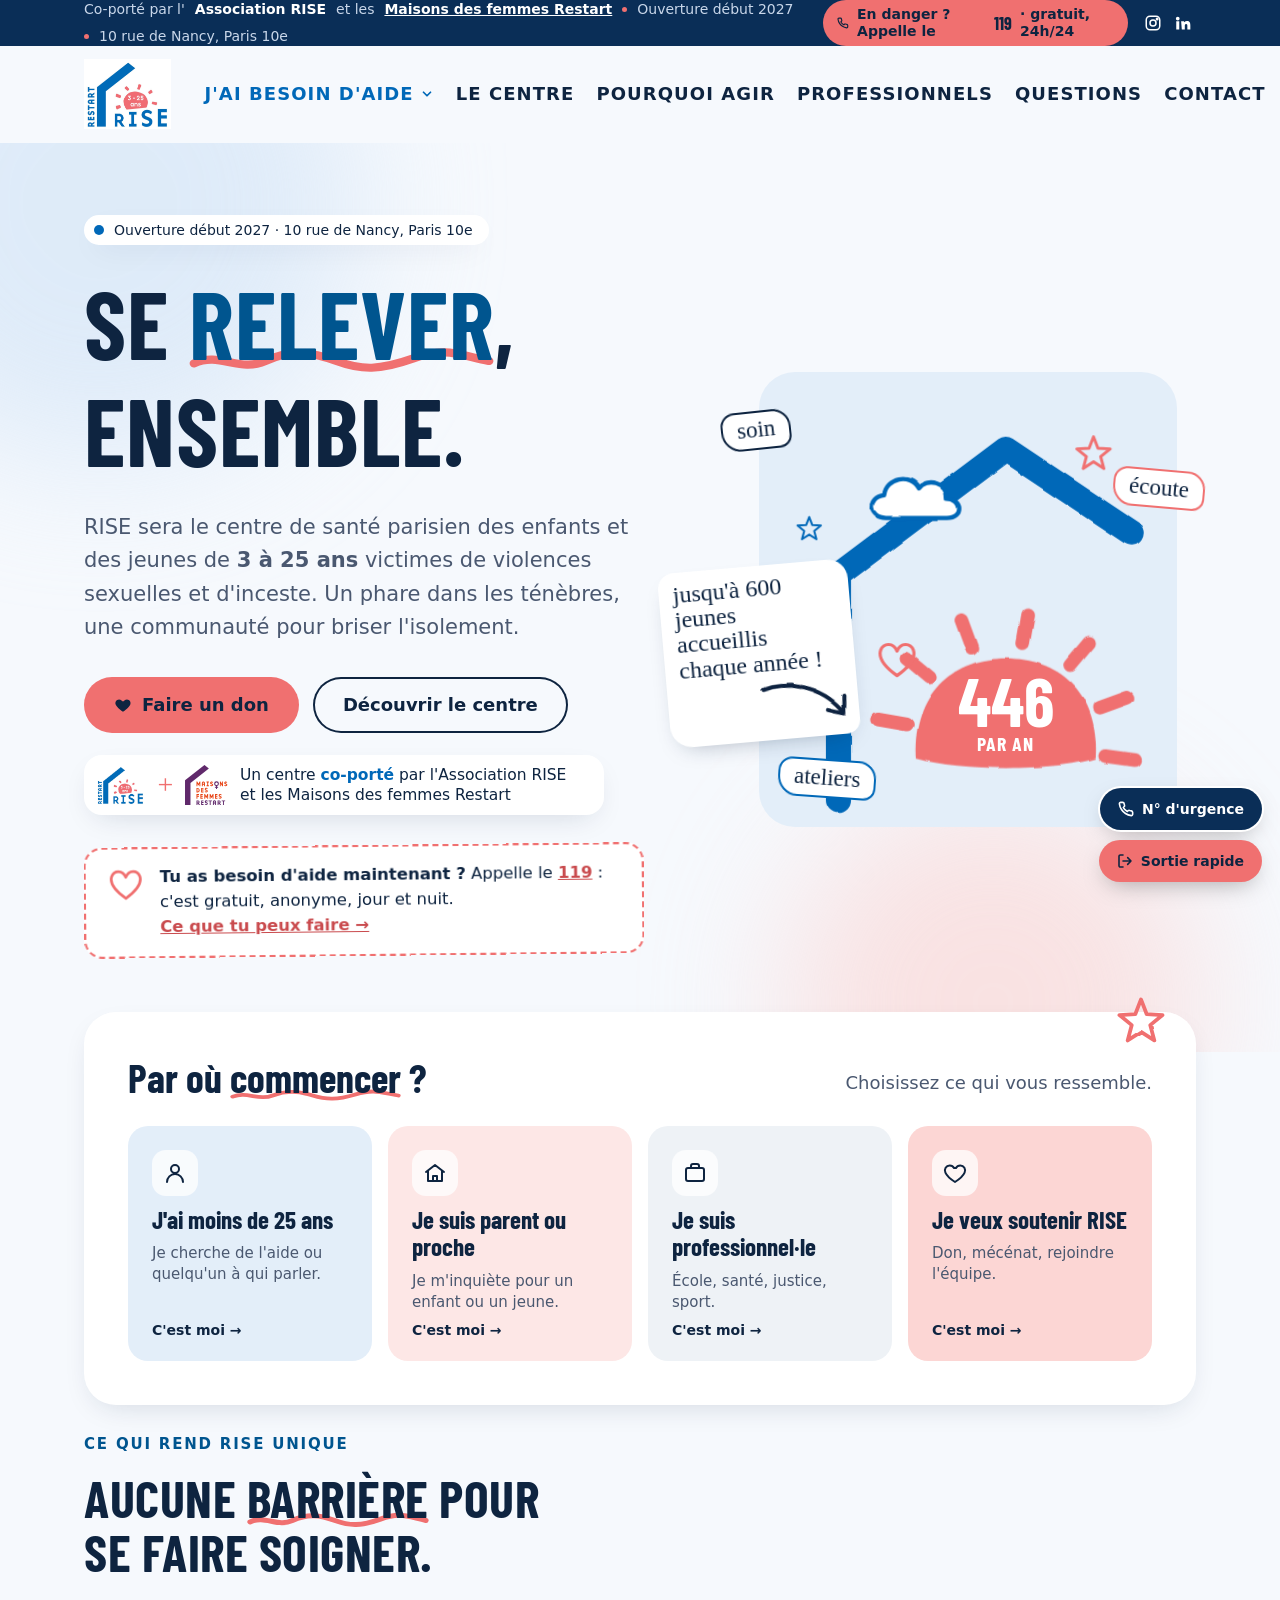
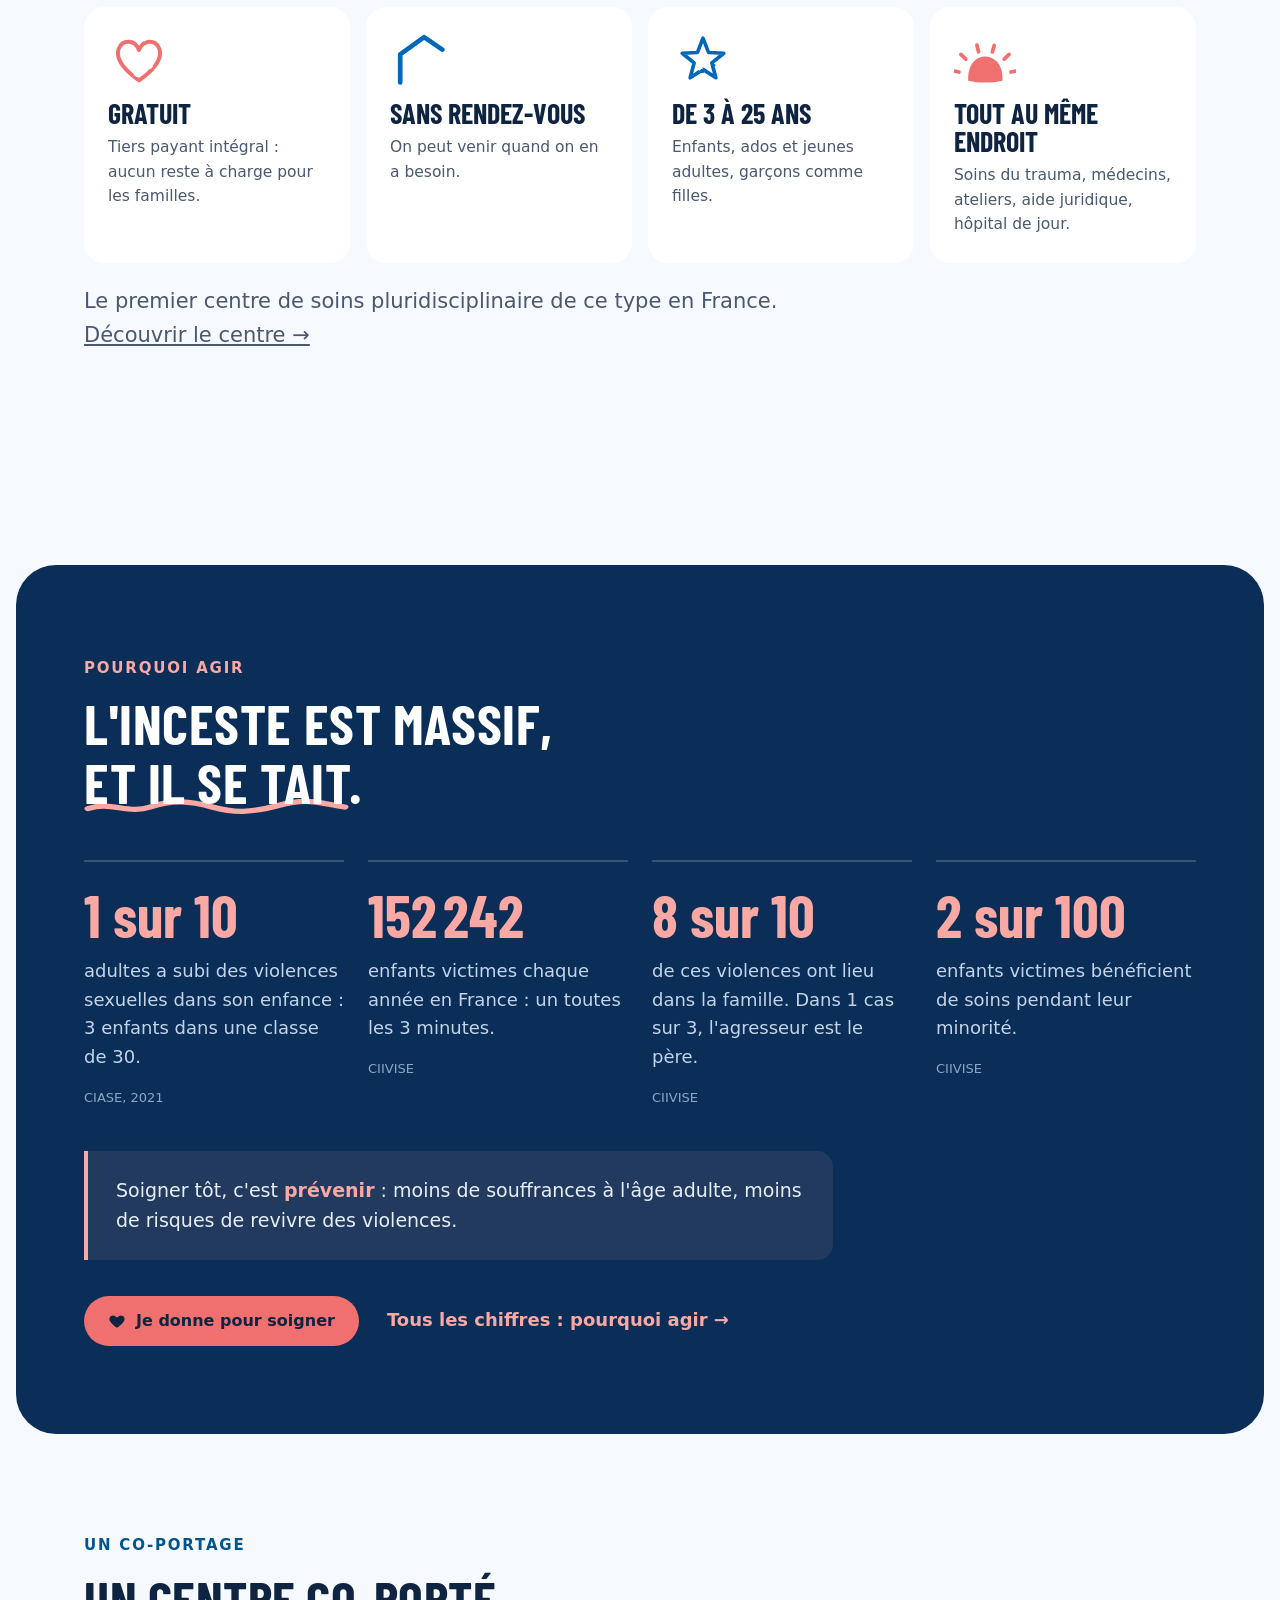
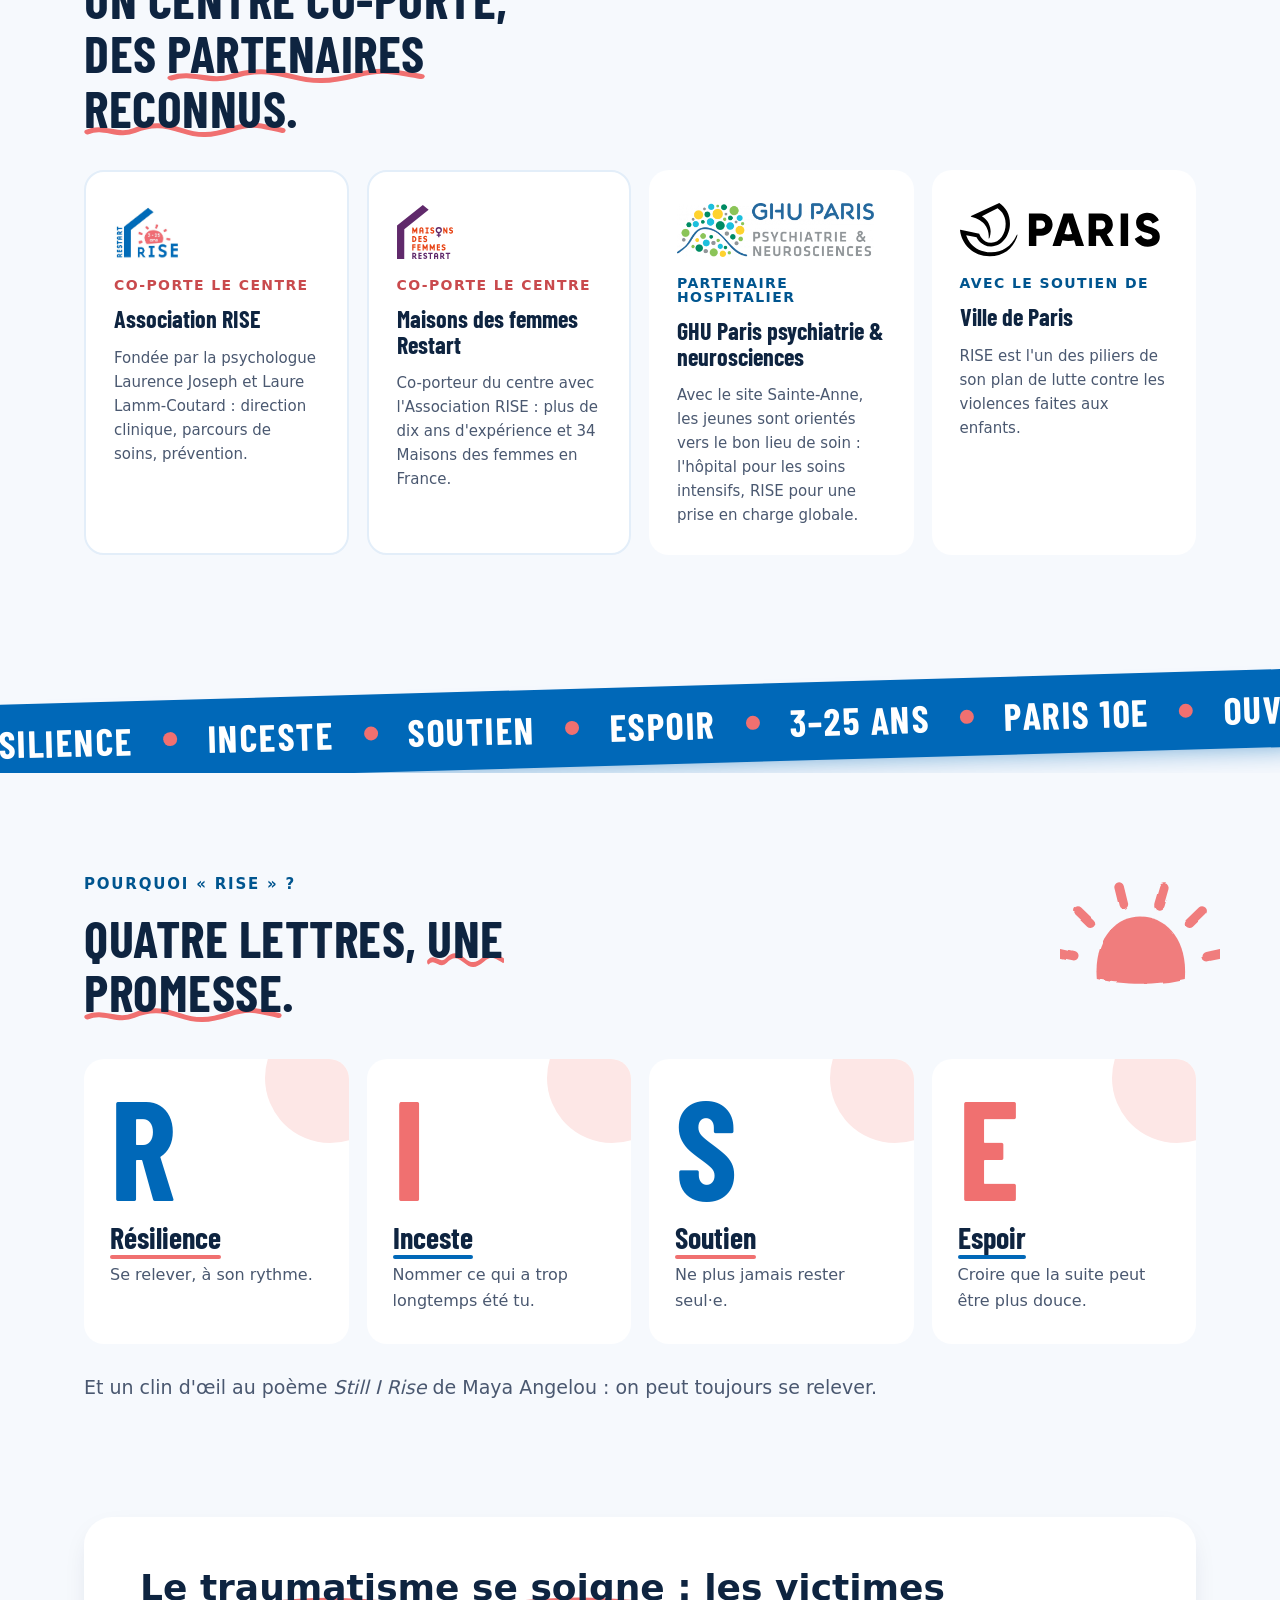
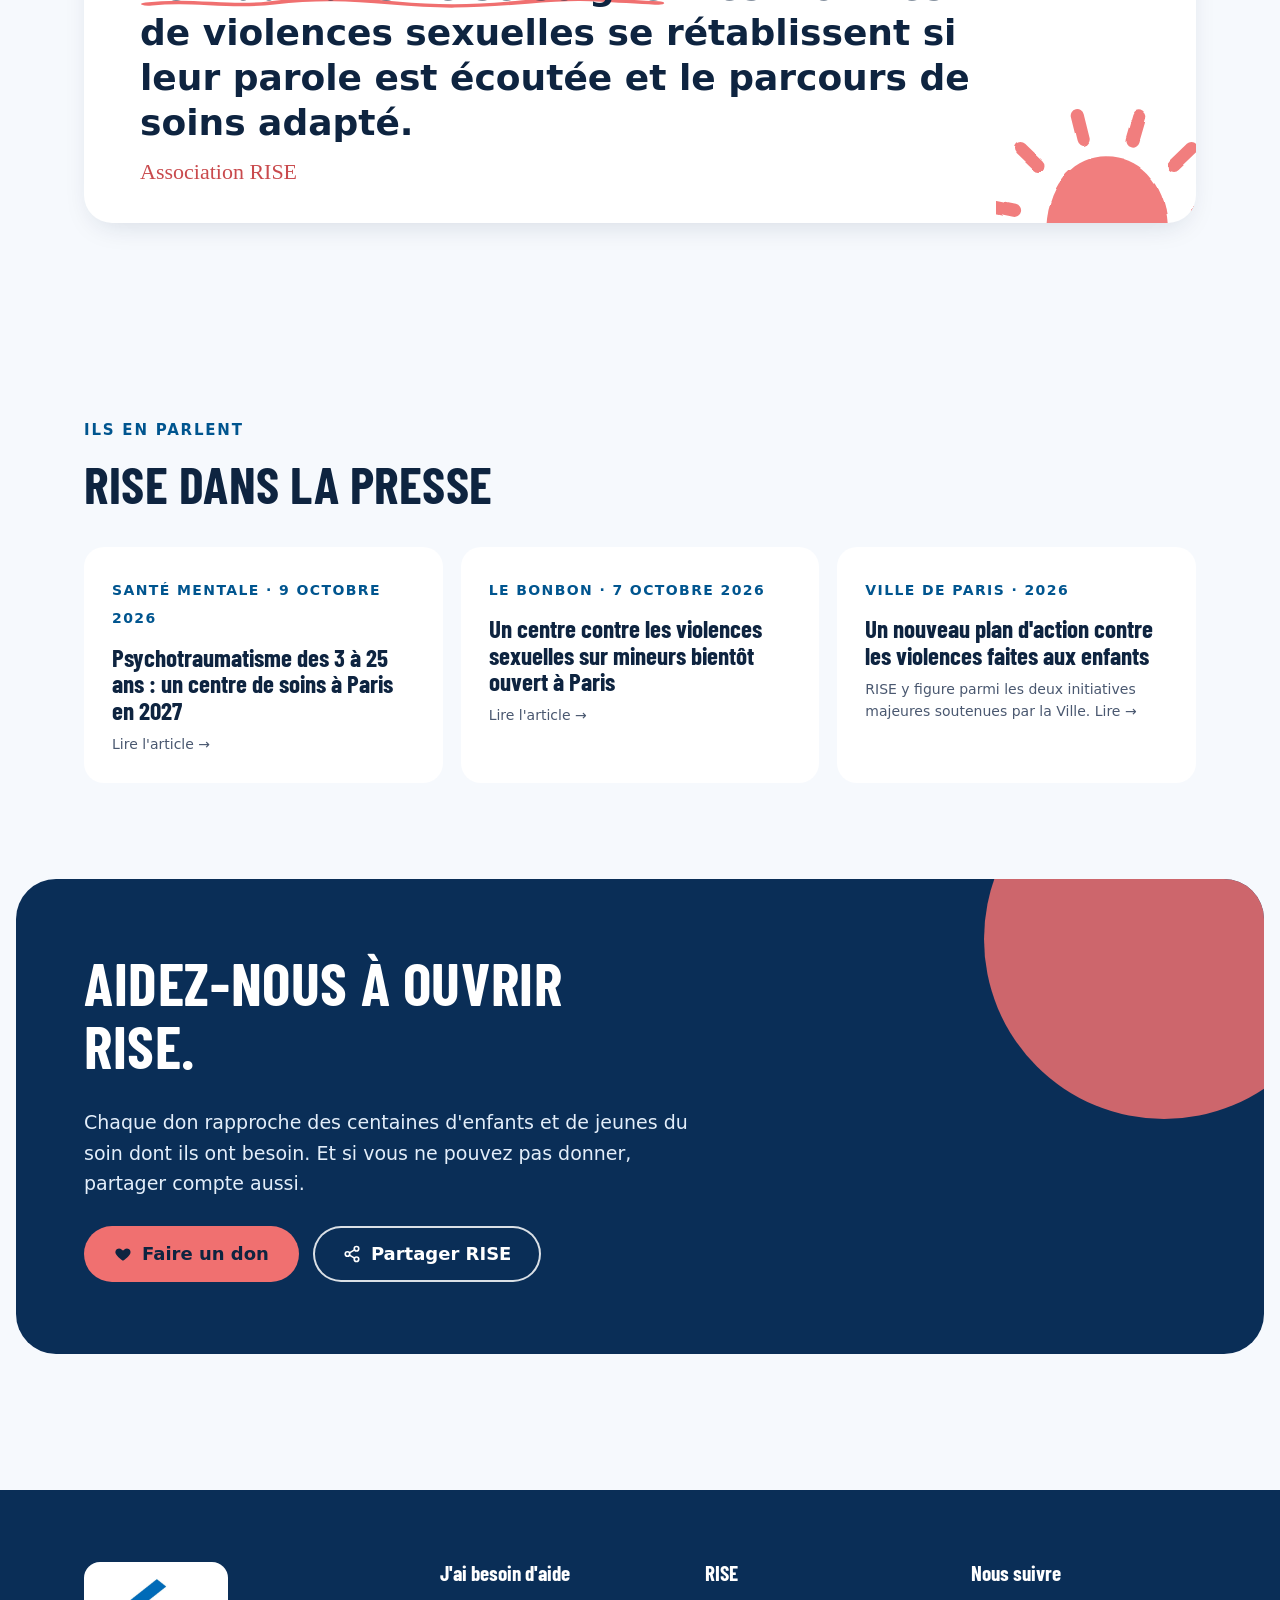
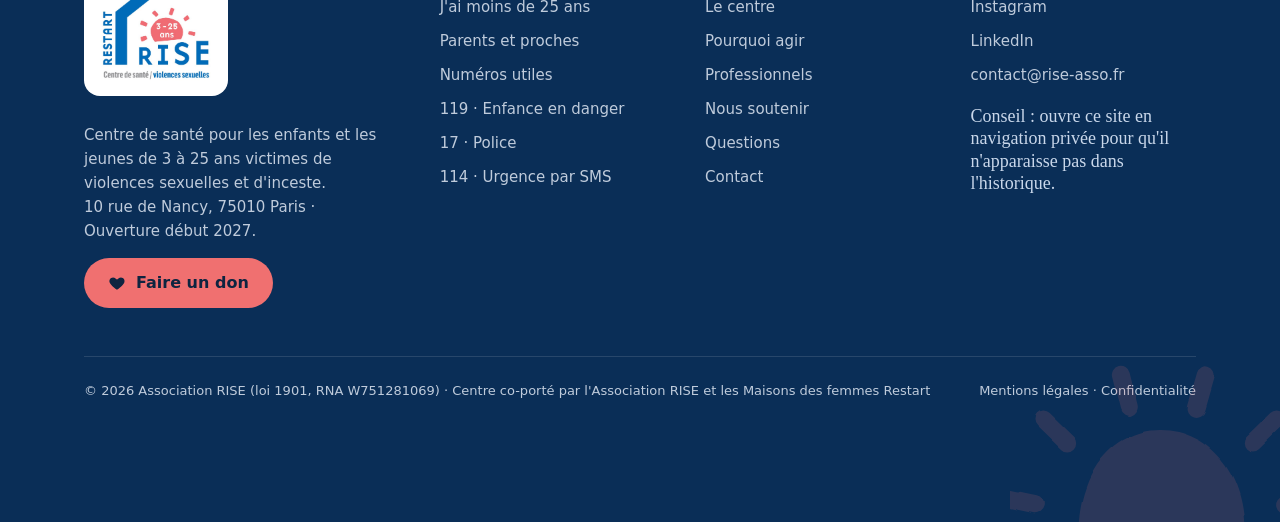
==== commit 4e5fb19d: "Add files via upload" ====
--- a/index.html
+++ b/index.html
@@ -9,7 +9,7 @@
 <link rel="preconnect" href="https://fonts.googleapis.com">
 <link rel="preconnect" href="https://fonts.gstatic.com" crossorigin>
 <link href="https://fonts.googleapis.com/css2?family=Barlow+Condensed:wght@500;600;700&family=Barlow:wght@400;500;600&family=Patrick+Hand&display=swap" rel="stylesheet">
-<link rel="stylesheet" href="assets/style.css?v=64814ea5">
+<link rel="stylesheet" href="style.css?v=64814ea5">
 </head>
 <body>
 <div class="progress" aria-hidden="true"></div>
@@ -40,7 +40,7 @@
 <header id="top">
   <div class="wrap bar">
     <a class="brand" href="index.html" aria-label="RISE, accueil">
-      <img class="brand-logo" src="assets/logo-rise-restart-sans-mention.png" alt="RISE Restart, 3-25 ans" width="692" height="560">
+      <img class="brand-logo" src="logo-rise-restart-sans-mention.png" alt="RISE Restart, 3-25 ans" width="692" height="560">
       <span class="brand-tag"><span class="g">Centre de santé /</span><span class="b">violences sexuelles</span></span>
     </a>
     <nav id="nav" aria-label="Navigation principale">
@@ -86,7 +86,7 @@
           <a class="btn btn-accent btn-lg" href="https://don.lamaisondesfemmes.fr/b/mon-don" target="_blank" rel="noopener"><svg width="18" height="18" viewBox="0 0 24 24" fill="currentColor" aria-hidden="true"><path d="M12 21s-7.5-4.6-9.6-9.3C.9 8.4 3 4.5 6.7 4.5c2.1 0 3.6 1.1 4.3 2.5h2c.7-1.4 2.2-2.5 4.3-2.5 3.7 0 5.8 3.9 4.3 7.2C19.5 16.4 12 21 12 21z"/></svg> Faire un don</a>
           <a class="btn btn-ghost btn-lg" href="centre.html">Découvrir le centre</a>
         </div>
-        <a class="hero-coport" href="centre.html#coportage"><img src="assets/logo-rise-restart-sans-mention.png" alt="" width="692" height="560"><span class="hc-plus">+</span><img src="assets/logo-restart.svg" alt="" width="47" height="44"><span>Un centre <b>co-porté</b> par l'Association RISE et les Maisons des femmes Restart</span></a>
+        <a class="hero-coport" href="centre.html#coportage"><img src="logo-rise-restart-sans-mention.png" alt="" width="692" height="560"><span class="hc-plus">+</span><img src="logo-restart.svg" alt="" width="47" height="44"><span>Un centre <b>co-porté</b> par l'Association RISE et les Maisons des femmes Restart</span></a>
         <div class="help-note">
           <svg class="help-heart" aria-hidden="true"><use href="#d-heart"/></svg>
           <p><strong>Tu as besoin d'aide maintenant ?</strong> Appelle le <a href="tel:119">119</a> : c'est gratuit, anonyme, jour et nuit. <a class="help-more" href="jeunes.html">Ce que tu peux faire →</a></p>
@@ -170,10 +170,10 @@
       <span class="eyebrow">Un co-portage</span>
       <h2 class="section-title">Un centre co-porté, des <span class="mark">partenaires reconnus</span>.</h2>
       <div class="partners partners-4">
-        <div class="partner partner-co reveal"><div class="plogo"><img src="assets/logo-rise-restart-sans-mention.png" alt="Association RISE"></div><small>Co-porte le centre</small><h3>Association RISE</h3><p>Fondée par la psychologue Laurence Joseph et Laure Lamm-Coutard : direction clinique, parcours de soins, prévention.</p></div>
-        <div class="partner partner-co reveal"><div class="plogo"><img src="assets/logo-restart.svg" alt="Maisons des femmes Restart"></div><small>Co-porte le centre</small><h3>Maisons des femmes Restart</h3><p>Co-porteur du centre avec l'Association RISE : plus de dix ans d'expérience et 34 Maisons des femmes en France.</p></div>
-        <div class="partner reveal"><div class="plogo"><img src="assets/logo-ghu-paris.png" alt="GHU Paris psychiatrie &amp; neurosciences"></div><small>Partenaire hospitalier</small><h3>GHU Paris psychiatrie &amp; neurosciences</h3><p>Avec le site Sainte-Anne, les jeunes sont orientés vers le bon lieu de soin : l'hôpital pour les soins intensifs, RISE pour une prise en charge globale.</p></div>
-        <div class="partner reveal"><div class="plogo"><img src="assets/logo-ville-de-paris.svg" alt="Ville de Paris"></div><small>Avec le soutien de</small><h3>Ville de Paris</h3><p>RISE est l'un des piliers de son plan de lutte contre les violences faites aux enfants.</p></div>
+        <div class="partner partner-co reveal"><div class="plogo"><img src="logo-rise-restart-sans-mention.png" alt="Association RISE"></div><small>Co-porte le centre</small><h3>Association RISE</h3><p>Fondée par la psychologue Laurence Joseph et Laure Lamm-Coutard : direction clinique, parcours de soins, prévention.</p></div>
+        <div class="partner partner-co reveal"><div class="plogo"><img src="logo-restart.svg" alt="Maisons des femmes Restart"></div><small>Co-porte le centre</small><h3>Maisons des femmes Restart</h3><p>Co-porteur du centre avec l'Association RISE : plus de dix ans d'expérience et 34 Maisons des femmes en France.</p></div>
+        <div class="partner reveal"><div class="plogo"><img src="logo-ghu-paris.png" alt="GHU Paris psychiatrie &amp; neurosciences"></div><small>Partenaire hospitalier</small><h3>GHU Paris psychiatrie &amp; neurosciences</h3><p>Avec le site Sainte-Anne, les jeunes sont orientés vers le bon lieu de soin : l'hôpital pour les soins intensifs, RISE pour une prise en charge globale.</p></div>
+        <div class="partner reveal"><div class="plogo"><img src="logo-ville-de-paris.svg" alt="Ville de Paris"></div><small>Avec le soutien de</small><h3>Ville de Paris</h3><p>RISE est l'un des piliers de son plan de lutte contre les violences faites aux enfants.</p></div>
       </div>
     </div>
   </section>
@@ -238,7 +238,7 @@
   <div class="wrap">
     <div class="foot">
       <div>
-        <span class="foot-logo"><img src="assets/logo-rise-restart.png" alt="RISE, centre de santé Restart pour les 3-25 ans victimes de violences sexuelles" width="694" height="658"></span>
+        <span class="foot-logo"><img src="logo-rise-restart.png" alt="RISE, centre de santé Restart pour les 3-25 ans victimes de violences sexuelles" width="694" height="658"></span>
         <p style="max-width:32ch;font-size:15px">Centre de santé pour les enfants et les jeunes de 3 à 25 ans victimes de violences sexuelles et d'inceste.<br>10 rue de Nancy, 75010 Paris · Ouverture début 2027.</p>
         <a class="btn btn-accent" href="https://don.lamaisondesfemmes.fr/b/mon-don" target="_blank" rel="noopener"><svg width="18" height="18" viewBox="0 0 24 24" fill="currentColor" aria-hidden="true"><path d="M12 21s-7.5-4.6-9.6-9.3C.9 8.4 3 4.5 6.7 4.5c2.1 0 3.6 1.1 4.3 2.5h2c.7-1.4 2.2-2.5 4.3-2.5 3.7 0 5.8 3.9 4.3 7.2C19.5 16.4 12 21 12 21z"/></svg> Faire un don</a>
       </div>
@@ -277,6 +277,6 @@
   </button>
 </div>
 
-<script src="assets/site.js?v=0e5b252c"></script>
+<script src="site.js?v=0e5b252c"></script>
 </body>
 </html>
--- a/style.css
+++ b/style.css
@@ -0,0 +1,808 @@
+:root{
+    --bg:#F6F9FD;
+    --bg-2:#EAF1F9;
+    --ink:#0E2440;
+    --ink-soft:#4A5870;
+    --blue:#0068B8;          /* bleu du logo */
+    --blue-deep:#00558F;     /* bleu lisible pour les textes */
+    --navy:#0A2E57;
+    --blue-soft:#E3EEF9;
+    --coral:#F07070;         /* corail du soleil du logo */
+    --coral-deep:#C94A4D;
+    --coral-light:#F9A8A4;
+    --coral-soft:#FDE7E6;
+    --grey:#909090;          /* gris de « Centre de santé » */
+    --grey-soft:#EEF2F6;
+    --radius:20px;
+    --shadow:0 10px 30px -12px rgba(14,36,64,.18);
+    --max:1160px;
+    --fd:"Barlow Condensed","Roboto Condensed","Arial Narrow",system-ui,sans-serif;
+    --fb:Barlow,system-ui,-apple-system,"Segoe UI",sans-serif;
+  }
+  *{box-sizing:border-box}
+  html{scroll-behavior:smooth;scroll-padding-top:90px}
+  body{margin:0;background:var(--bg);color:var(--ink);font:400 18px/1.6 var(--fb);-webkit-font-smoothing:antialiased}
+  h1,h2,h3,h4{font-family:var(--fd);font-weight:700;line-height:1.05;margin:0 0 .5em;letter-spacing:0}
+  p{margin:0 0 1em}
+  a{color:inherit}
+  img,svg{display:block}
+  .wrap{max-width:var(--max);margin:0 auto;padding:0 24px}
+  section{padding:96px 0}
+  .eyebrow{display:inline-flex;align-items:center;gap:8px;font:600 13px/1 var(--fb);letter-spacing:.08em;text-transform:uppercase;color:var(--blue-deep);margin-bottom:18px}
+  .lead{font-size:21px;color:var(--ink-soft);max-width:60ch}
+  .todo{display:inline-block;font:600 11px/1 var(--fb);letter-spacing:.04em;text-transform:uppercase;color:#8A5A00;background:#FFF4D6;border:1.5px dashed #E0A800;border-radius:6px;padding:4px 7px;vertical-align:middle;margin-left:6px;white-space:nowrap}
+
+  /* Boutons */
+  .btn{display:inline-flex;align-items:center;gap:10px;font:600 16px/1 var(--fb);text-decoration:none;border:0;cursor:pointer;border-radius:999px;padding:16px 24px;transition:transform .15s ease, box-shadow .15s ease, background .15s}
+  .btn:hover{transform:translateY(-2px)}
+  .btn-primary{background:var(--blue-deep);color:#fff;box-shadow:0 8px 20px -8px rgba(0,104,184,.6)}
+  .btn-primary:hover{background:#00508C}
+  .btn-ghost{background:transparent;color:var(--ink);box-shadow:inset 0 0 0 2px var(--ink)}
+  .btn-accent{background:var(--coral);color:var(--ink)}
+  .btn-accent:hover{background:#EC5E5F}
+  .btn-white{background:#fff;color:var(--ink)}
+
+  /* En-tête */
+  header{position:sticky;top:0;z-index:50;background:var(--bg);border-bottom:1px solid transparent;transition:border-color .2s}
+  header.scrolled{border-color:rgba(14,36,64,.08)}
+  .bar{display:flex;align-items:center;justify-content:space-between;height:100px;gap:24px}
+  .foot-logo{display:inline-block;background:#fff;border-radius:16px;padding:12px 14px;margin-bottom:18px}
+  .foot-logo img{height:96px;width:auto}
+  .bar .btn{padding:12px 18px;font-size:15px}
+  .bar-ctas{display:flex;gap:8px;align-items:center}
+  .btn-line{background:#fff;color:var(--ink);box-shadow:inset 0 0 0 1.5px rgba(14,36,64,.18)}
+  .btn-line:hover{box-shadow:inset 0 0 0 1.5px var(--ink)}
+
+  /* Hero */
+  .hero{padding:72px 0 96px;position:relative;overflow:hidden}
+  .hero-grid{display:grid;grid-template-columns:1.1fr .9fr;gap:56px;align-items:center}
+  .hero h1{font-size:clamp(52px,7.4vw,96px);font-weight:700;margin-bottom:24px}
+  .hero h1 .hl{color:var(--blue-deep);position:relative;white-space:nowrap}
+  .hero h1 .hl::after{content:"";position:absolute;left:-2%;right:-2%;bottom:.06em;height:.28em;background:var(--coral-light);z-index:-1;border-radius:6px;transform:skewX(-8deg)}
+  .status{display:inline-flex;align-items:center;gap:10px;background:#fff;border-radius:999px;padding:8px 16px 8px 10px;font:500 14px/1 var(--fb);box-shadow:var(--shadow);margin-bottom:28px}
+  .dot{width:10px;height:10px;border-radius:50%;background:var(--blue);box-shadow:0 0 0 0 rgba(0,104,184,.6);animation:pulse 2s infinite}
+  @keyframes pulse{70%{box-shadow:0 0 0 10px rgba(0,104,184,0)}100%{box-shadow:0 0 0 0 rgba(0,104,184,0)}}
+  .hero-ctas{display:flex;flex-wrap:wrap;gap:14px;margin-top:32px}
+  .hero-art{position:relative;aspect-ratio:1/1.02}
+  .hero-art .card-big{position:absolute;inset:6% 4% 0 8%;background:var(--blue-soft);border-radius:36px}
+  .hero-art .roof{position:absolute;inset:0 0 18% 0;width:100%;height:auto}
+  .hero-art .sun{position:absolute;left:30%;top:38%;width:44%;aspect-ratio:1;border-radius:50%;background:var(--coral);display:grid;place-items:center;text-align:center;color:var(--ink);padding:8%;box-shadow:0 20px 40px -18px rgba(201,74,77,.7)}
+  .hero-art .rays{position:absolute;left:22%;top:30%;width:60%;height:auto;overflow:visible}
+  .hero-art .sun strong{font:700 clamp(56px,6.4vw,86px)/1 var(--fd);display:block;margin:2px 0 4px}
+  .hero-art .sun span{font:600 16px/1.25 var(--fb);display:block}
+  .chip{position:absolute;background:#fff;border-radius:999px;padding:10px 16px;font:600 14px/1 var(--fb);box-shadow:var(--shadow);display:flex;align-items:center;gap:8px}
+  .chip i{width:9px;height:9px;border-radius:50%;display:block}
+  .c1{left:0;top:22%}.c2{right:0;top:30%}.c3{left:4%;bottom:14%}.c4{right:6%;bottom:6%}
+
+  /* Orientation */
+  .orient{background:#fff;border-radius:32px;padding:44px;box-shadow:var(--shadow);margin-top:-40px;position:relative;z-index:2}
+  .orient-head{display:flex;justify-content:space-between;align-items:end;gap:24px;flex-wrap:wrap;margin-bottom:28px}
+  .orient h2{font-size:40px;margin:0}
+  .orient-head p{margin:0;color:var(--ink-soft)}
+  .choices{display:grid;grid-template-columns:repeat(4,1fr);gap:16px}
+  .choice{all:unset;box-sizing:border-box;cursor:pointer;border-radius:20px;padding:24px;display:flex;flex-direction:column;gap:10px;min-height:190px;transition:transform .15s, box-shadow .15s;position:relative}
+  .choice:hover,.choice:focus-visible{transform:translateY(-4px);box-shadow:var(--shadow)}
+  .choice:focus-visible{outline:3px solid var(--blue-deep);outline-offset:3px}
+  .choice .ico{width:46px;height:46px;border-radius:14px;background:rgba(255,255,255,.75);display:grid;place-items:center}
+  .choice strong{font:700 25px/1.1 var(--fd)}
+  .choice span{font-size:15px;color:var(--ink-soft);line-height:1.4}
+  .choice .arrow{margin-top:auto;font:600 14px/1 var(--fb);color:var(--ink)}
+  .ch-young{background:var(--blue-soft)}
+  .ch-parent{background:var(--coral-soft)}
+  .ch-pro{background:var(--grey-soft)}
+  .ch-give{background:#FCD6D4}
+
+  /* Chiffres */
+  .numbers{background:var(--navy);color:#E6EEF8;border-radius:40px;margin:0 16px;padding:88px 0}
+  .numbers .eyebrow{color:var(--coral-light)}
+  .numbers h2{font-size:clamp(36px,4.6vw,56px);max-width:20ch;color:#fff}
+  .num-grid{display:grid;grid-template-columns:repeat(3,1fr);gap:24px;margin-top:48px}
+  .num{border-top:2px solid rgba(255,255,255,.18);padding-top:24px}
+  .num b{display:block;font:700 clamp(56px,7vw,84px)/1 var(--fd);color:var(--coral-light);margin-bottom:12px}
+  .num p{color:#C3D4EA;margin:0 0 10px}
+  .num small{font-size:13px;color:#8DA6C6}
+  .impact-title{font-size:clamp(24px,2.6vw,32px);color:#fff;margin:64px 0 24px}
+  .impact{display:grid;grid-template-columns:repeat(4,1fr);gap:14px}
+  .impact div{background:rgba(255,255,255,.07);border-radius:20px;padding:22px}
+  .impact b{display:block;font:700 46px/1 var(--fd);color:var(--coral-light);margin-bottom:10px}
+  .impact p{margin:0;font-size:15px;color:#C3D4EA;line-height:1.45}
+  .impact-src{display:block;margin-top:14px;font-size:13px;color:#8DA6C6}
+  .public{margin:40px 0 0;padding:24px 28px;border-left:4px solid var(--coral-light);background:rgba(249,168,164,.10);border-radius:0 16px 16px 0;font-size:19px;color:#E6EEF8;max-width:62ch}
+  .public strong{color:var(--coral-light)}
+
+  /* Le centre */
+  .pillars{display:grid;grid-template-columns:repeat(3,1fr);gap:18px;margin-top:48px}
+  .pillar{background:#fff;border-radius:var(--radius);padding:28px;box-shadow:0 1px 0 rgba(14,36,64,.06)}
+  .pillar .ico{width:54px;height:54px;border-radius:16px;display:grid;place-items:center;margin-bottom:20px}
+  .pillar h3{font-size:26px}
+  .pillar p{font-size:15.5px;color:var(--ink-soft);margin:0}
+
+  .models{display:grid;grid-template-columns:repeat(3,1fr);gap:18px;margin-top:18px}
+  .model{border-radius:var(--radius);padding:32px;display:flex;gap:20px;align-items:flex-start}
+  .model h3{font-size:26px;margin-bottom:8px}
+  .model p{margin:0;font-size:15.5px;color:var(--ink-soft)}
+  .model .tag{font:600 12px/1 var(--fb);text-transform:uppercase;letter-spacing:.08em;color:var(--blue-deep);margin-bottom:10px;display:block}
+
+  /* Citation */
+  .quote{background:var(--coral-soft);border-radius:40px;margin:0 16px;padding:80px 0;position:relative;overflow:hidden}
+  .quote blockquote{margin:0;font:700 clamp(36px,5.2vw,64px)/1.05 var(--fd);color:var(--ink);max-width:22ch}
+  .quote cite{display:block;margin-top:22px;font:500 16px/1.4 var(--fb);font-style:normal;color:#7A2E30}
+  .quote p.why{max-width:52ch;margin-top:28px;color:#5A2A2C}
+  .quote svg.deco{position:absolute;right:-40px;bottom:-30px;width:420px;opacity:.14}
+
+  /* Aide */
+  .help-grid{display:grid;grid-template-columns:1fr 1.15fr;gap:48px;align-items:start}
+  .panel{background:#fff;border-radius:var(--radius);padding:32px;box-shadow:0 1px 0 rgba(14,36,64,.06)}
+  .panel h3{font-size:26px}
+  .panel ul{padding-left:20px;margin:0 0 1em}
+  .panel li{margin-bottom:8px}
+  .phones{display:grid;gap:12px}
+  .phone{display:flex;align-items:center;gap:18px;background:#fff;border-radius:18px;padding:18px 22px;text-decoration:none;box-shadow:0 1px 0 rgba(14,36,64,.06);transition:transform .15s}
+  .phone:hover{transform:translateX(4px)}
+  .phone b{font:700 36px/1 var(--fd);min-width:78px;color:var(--blue-deep)}
+  .phone span{font-size:15px;color:var(--ink-soft);line-height:1.4}
+  .phone span strong{display:block;color:var(--ink);font-size:16px}
+  .note{background:var(--blue-soft);border-radius:18px;padding:18px 22px;font-size:15px;margin-top:12px}
+
+  /* Pros */
+  .pros{background:var(--bg-2)}
+  .pros-grid{display:grid;grid-template-columns:1.2fr 1fr;gap:48px;align-items:center}
+  .pros-list{display:grid;gap:12px}
+  .pros-list div{background:#fff;border-radius:18px;padding:20px 22px;display:flex;gap:14px;align-items:center;font-weight:500}
+  .pros-list i{width:12px;height:12px;border-radius:4px;flex:none}
+
+  /* Projet / timeline */
+  .timeline{list-style:none;margin:40px 0 0;padding:0;display:grid;grid-template-columns:repeat(5,1fr);gap:14px;counter-reset:step}
+  .timeline li{background:#fff;border-radius:var(--radius);padding:26px;position:relative}
+  .timeline .state{display:inline-flex;align-items:center;gap:6px;font:600 12px/1 var(--fb);text-transform:uppercase;letter-spacing:.06em;padding:6px 10px;border-radius:999px;margin-bottom:16px}
+  .done{background:var(--blue-soft);color:var(--blue-deep)}
+  .now{background:var(--coral-soft);color:var(--coral-deep)}
+  .next{background:#E9EDF2;color:var(--ink-soft)}
+  .timeline h3{font-size:24px}
+  .timeline p{font-size:15px;color:var(--ink-soft);margin:0}
+
+  /* Soutenir */
+  .give{background:var(--blue);color:#fff;border-radius:40px;margin:0 16px}
+  .give .eyebrow{color:#fff;opacity:.9}
+  .give h2{font-size:clamp(38px,5.2vw,64px);color:#fff;max-width:18ch}
+  .give .lead{color:#E3EEFA}
+  .give-grid{display:grid;grid-template-columns:repeat(3,1fr);gap:18px}
+  .give-card{background:#fff;color:var(--ink);border-radius:var(--radius);padding:30px;display:flex;flex-direction:column}
+  .give-card h3{font-size:28px}
+  .give-card p{color:var(--ink-soft);font-size:15.5px}
+  .give-card .btn{margin-top:auto;align-self:flex-start}
+
+  /* Équipe */
+  .team{display:grid;grid-template-columns:repeat(3,1fr);gap:18px;margin-top:40px}
+  .person{background:#fff;border-radius:var(--radius);padding:28px;display:flex;gap:18px;align-items:center}
+  .avatar{width:72px;height:72px;border-radius:50%;display:grid;place-items:center;font:700 24px/1 var(--fd);flex:none}
+  .person h3{font-size:24px;margin:0 0 4px}
+  .person p{margin:0;font-size:15px;color:var(--ink-soft)}
+
+  /* FAQ */
+  .faq{max-width:820px}
+  details{background:#fff;border-radius:18px;margin-bottom:12px;padding:0 24px;transition:background .2s}
+  summary{cursor:pointer;list-style:none;padding:22px 0;font:600 22px/1.25 var(--fd);display:flex;justify-content:space-between;gap:16px;align-items:center}
+  summary::-webkit-details-marker{display:none}
+  summary::after{content:"+";font:500 28px/1 var(--fb);color:var(--blue-deep);transition:transform .2s}
+  details[open] summary::after{transform:rotate(45deg)}
+  details p{color:var(--ink-soft);margin:0 0 22px}
+
+  /* Pied de page */
+  footer{background:var(--navy);color:#BFCBDB;padding:72px 0 120px;margin-top:40px}
+  .foot{display:grid;grid-template-columns:1.4fr 1fr 1fr 1fr;gap:40px}
+  footer h4{color:#fff;font-size:21px}
+  footer ul{list-style:none;padding:0;margin:0;display:grid;gap:10px;font-size:15px}
+  footer a{text-decoration:none}
+  footer a:hover{color:#fff;text-decoration:underline}
+  .foot-bottom{border-top:1px solid rgba(255,255,255,.12);margin-top:48px;padding-top:24px;font-size:13px;display:flex;justify-content:space-between;flex-wrap:wrap;gap:12px}
+
+  /* Boutons flottants (sécurité) */
+  .safety{position:fixed;right:18px;bottom:18px;z-index:60;display:flex;flex-direction:column;gap:10px;align-items:flex-end}
+  .safety button{all:unset;cursor:pointer;font:600 14px/1 var(--fb);padding:13px 18px;border-radius:999px;box-shadow:0 8px 24px -8px rgba(0,0,0,.35);display:flex;align-items:center;gap:8px}
+  .safety button:focus-visible{outline:3px solid var(--ink);outline-offset:2px}
+  .safety .sos{background:var(--navy);color:#fff;box-shadow:0 0 0 2px #fff,0 8px 24px -8px rgba(0,0,0,.35)}
+  .safety .exit{background:var(--coral);color:var(--ink)}
+  .sos-panel{position:fixed;right:18px;bottom:128px;z-index:61;width:min(360px,calc(100vw - 36px));background:#fff;border-radius:24px;box-shadow:0 24px 60px -20px rgba(0,0,0,.4);padding:24px;display:none}
+  .sos-panel.open{display:block;animation:pop .18s ease}
+  @keyframes pop{from{opacity:0;transform:translateY(8px)}to{opacity:1;transform:none}}
+  .sos-panel h4{font-size:24px;margin-bottom:12px}
+  .sos-panel .phone{padding:12px 14px;box-shadow:none;background:var(--bg)}
+  .sos-panel .phone b{font-size:24px;min-width:58px}
+
+
+  .reveal{opacity:0;transform:translateY(18px);transition:opacity .6s ease, transform .6s ease}
+  .reveal.in{opacity:1;transform:none}
+  @media (prefers-reduced-motion:reduce){*{animation:none!important;transition:none!important;scroll-behavior:auto!important}.reveal{opacity:1;transform:none}}
+
+  /* Responsive */
+  @media (max-width:1020px){
+    .hero-grid,.help-grid,.pros-grid{grid-template-columns:1fr}
+    .hero-art{max-width:520px;width:100%;margin:0 auto}
+    .choices,.pillars,.timeline{grid-template-columns:1fr 1fr}
+    .num-grid,.give-grid,.team{grid-template-columns:1fr}
+    .models{grid-template-columns:1fr}
+    .impact{grid-template-columns:1fr 1fr}
+    .foot{grid-template-columns:1fr 1fr}
+  }
+  @media (max-width:620px){
+    body{font-size:17px}
+    .wrap{padding:0 16px}
+    section{padding:64px 0}
+    .bar{height:76px}
+    .bar-ctas .btn{display:none}
+    .hero{padding:40px 0 72px}
+    .orient{padding:26px 20px;border-radius:26px}
+    .orient h2{font-size:32px}
+    .choices,.pillars,.timeline{grid-template-columns:1fr}
+    .impact{grid-template-columns:1fr 1fr;gap:10px}
+    .impact div{padding:16px}
+    .impact b{font-size:30px}
+    .impact p{font-size:13.5px}
+    .public{font-size:17px;padding:18px 20px}
+    .choice{min-height:0}
+    .numbers,.quote,.give{margin:0 8px;border-radius:28px}
+    .lead{font-size:19px}
+    .foot{grid-template-columns:1fr}
+    .quote svg.deco{width:260px;right:-60px;bottom:-40px;opacity:.5}
+    .model{flex-direction:column}
+    .safety button{padding:11px 14px;font-size:13px}
+  }
+
+/* ===== Pages intérieures (V3) ===== */
+a.choice{color:inherit;text-decoration:none}
+.page-hero{padding:64px 0 48px}
+.page-hero h1{font-size:clamp(46px,6.4vw,80px);font-weight:700;max-width:17ch;margin-bottom:20px}
+.page-hero .lead{max-width:62ch}
+.facts{display:flex;flex-wrap:wrap;gap:10px;margin-top:28px}
+.facts span{display:inline-flex;align-items:center;gap:8px;background:#fff;border-radius:999px;padding:10px 16px;font-weight:600;font-size:15px;box-shadow:var(--shadow)}
+.facts i{width:9px;height:9px;border-radius:50%;background:var(--blue);display:block}
+.section-title{font-size:clamp(34px,4.4vw,52px);max-width:20ch}
+.two-col{display:grid;grid-template-columns:1.1fr .9fr;gap:48px;align-items:start}
+.card{background:#fff;border-radius:var(--radius);padding:32px}
+.card h3{font-size:28px}
+.card ul,.card ol{padding-left:20px;margin:0 0 1em}
+.card li{margin-bottom:10px}
+.card p:last-child{margin-bottom:0}
+.steps{list-style:none;padding:0;margin:0;display:grid;gap:12px;counter-reset:s}
+.steps li{background:#fff;border-radius:18px;padding:18px 22px 18px 64px;position:relative;counter-increment:s}
+.steps li::before{content:counter(s);position:absolute;left:18px;top:16px;width:32px;height:32px;border-radius:50%;background:var(--coral);color:var(--ink);font:700 19px/32px var(--fd);text-align:center}
+.alert{background:var(--coral-soft);border-radius:18px;padding:20px 24px;font-size:16px}
+.alert a{font-weight:600}
+.partners{display:grid;grid-template-columns:repeat(3,1fr);gap:18px;margin-top:36px}
+.partner{background:#fff;border-radius:var(--radius);padding:28px;display:flex;flex-direction:column;gap:14px}
+.partner .plogo{height:64px;display:flex;align-items:center}
+.partner .plogo img{height:54px;max-width:210px;width:auto;object-fit:contain;object-position:left center}
+.partner small{font:600 12px/1 var(--fb);letter-spacing:.08em;text-transform:uppercase;color:var(--blue-deep)}
+.partner h3{font-size:24px;margin:0}
+.partner p{margin:0;font-size:15px;color:var(--ink-soft)}
+.press{display:grid;grid-template-columns:repeat(2,1fr);gap:18px;margin-top:36px}
+.press a{display:block;background:#fff;border-radius:var(--radius);padding:28px;text-decoration:none;transition:transform .15s, box-shadow .15s}
+.press a:hover{transform:translateY(-3px);box-shadow:var(--shadow)}
+.press .src{font:600 13px/1 var(--fb);text-transform:uppercase;letter-spacing:.06em;color:var(--blue-deep)}
+.press h3{font-size:25px;margin:12px 0 10px}
+.press p{margin:0;color:var(--ink-soft);font-size:14px}
+.cta-band{background:var(--blue);color:#fff;border-radius:40px;margin:0 16px;padding:72px 0}
+.cta-band h2{color:#fff;font-size:clamp(38px,5vw,60px);max-width:18ch}
+.cta-band p{color:#E3EEFA;font-size:19px;max-width:52ch}
+.cta-band .hero-ctas{margin-top:28px}
+.give-hero{background:var(--blue);color:#fff;border-radius:40px;margin:16px 16px 0;padding:80px 0}
+.give-hero .eyebrow{color:#fff;opacity:.9}
+.give-hero h1{color:#fff}
+.give-hero .lead{color:#E3EEFA}
+.give-wrap{margin-top:-56px;position:relative}
+.give-card small{display:block;margin-top:12px;color:var(--ink-soft);font-size:13px;line-height:1.4}
+.contact-main{display:flex;flex-wrap:wrap;gap:12px;align-items:center;margin-top:28px}
+.contact-mail{font:700 clamp(28px,3.6vw,40px)/1.2 var(--fd);color:var(--blue-deep);word-break:break-all}
+.contact-grid{display:grid;grid-template-columns:repeat(2,1fr);gap:18px}
+.contact-card{background:#fff;border-radius:var(--radius);padding:26px 28px;text-decoration:none;display:flex;flex-direction:column;gap:6px;transition:transform .15s, box-shadow .15s}
+.contact-card:hover{transform:translateY(-3px);box-shadow:var(--shadow)}
+.contact-card strong{font:700 25px/1.15 var(--fd)}
+.contact-card span{color:var(--ink-soft);font-size:15px}
+.contact-card em{font-style:normal;font-weight:600;font-size:14px;color:var(--blue-deep);margin-top:6px}
+.more{display:inline-block;margin-top:28px;font-weight:600;color:var(--coral-light);text-decoration:none}
+.more:hover{text-decoration:underline}
+.tight{padding-top:24px}
+@media (max-width:1020px){
+  .two-col,.partners,.press,.contact-grid{grid-template-columns:1fr}
+}
+@media (max-width:620px){
+  .page-hero{padding:40px 0 32px}
+  .card{padding:24px 20px}
+  .cta-band,.give-hero{margin-left:8px;margin-right:8px;border-radius:28px}
+  .give-hero{padding:56px 0 88px}
+}
+
+/* ===== Identité 2026 (logo Restart RISE) ===== */
+.bar{position:relative}
+.eyebrow{font:600 15px/1 var(--fd);letter-spacing:.12em}
+.partner small,.press .src,.model .tag,.timeline .state{font-family:var(--fd);font-size:14px;letter-spacing:.1em}
+
+/* ===== V5 : animations, conversion ===== */
+@view-transition{navigation:auto}
+::view-transition-old(root),::view-transition-new(root){animation-duration:.35s}
+.progress{position:fixed;top:0;left:0;height:3px;width:100%;background:linear-gradient(90deg,var(--blue),var(--coral));transform-origin:0 50%;transform:scaleX(0);z-index:90;pointer-events:none}
+header{transition:box-shadow .25s}
+header.scrolled{box-shadow:0 8px 28px -18px rgba(14,36,64,.45)}
+header.scrolled .bar{height:78px}
+.btn-lg{padding:19px 30px;font-size:18px}
+.btn-accent{position:relative;overflow:hidden;isolation:isolate}
+.btn-accent::after{content:"";position:absolute;inset:0;z-index:-1;background:linear-gradient(110deg,transparent 30%,rgba(255,255,255,.6) 50%,transparent 70%);transform:translateX(-130%);animation:shine 5s ease-in-out infinite}
+@keyframes shine{0%,62%{transform:translateX(-130%)}82%,100%{transform:translateX(130%)}}
+.btn-accent svg{animation:beat 1.8s ease-in-out infinite}
+@keyframes beat{0%,55%,100%{transform:scale(1)}18%{transform:scale(1.25)}36%{transform:scale(.94)}}
+.btn-accent:hover{background:#EC5E5F;box-shadow:0 12px 26px -10px rgba(201,74,77,.75)}
+.btn-ghost-w{background:transparent;color:#fff;box-shadow:inset 0 0 0 2px rgba(255,255,255,.85)}
+.btn-ghost-w:hover{background:rgba(255,255,255,.12)}
+button.btn{font-family:var(--fb)}
+
+/* Hero animé */
+.hero{isolation:isolate}
+.hero::before,.hero::after{content:"";position:absolute;border-radius:50%;filter:blur(70px);z-index:-1;opacity:.6;pointer-events:none}
+.hero::before{width:520px;height:520px;background:#CFE2F6;top:-200px;left:-160px;animation:drift 18s ease-in-out infinite alternate}
+.hero::after{width:420px;height:420px;background:#FBD3D1;bottom:-160px;right:6%;animation:drift 22s ease-in-out infinite alternate-reverse}
+@keyframes drift{to{transform:translate(90px,70px) scale(1.15)}}
+.hero h1 .line{display:block;overflow:hidden;padding:0 .05em .08em 0}
+.hero h1 .line>span{display:inline-block;transform:translateY(110%);animation:lineUp 1s cubic-bezier(.2,.75,.2,1) .1s forwards}
+.hero h1 .line:nth-child(2)>span{animation-delay:.24s}
+@keyframes lineUp{to{transform:none}}
+.hero h1 .hl::after{transform:skewX(-8deg) scaleX(0);transform-origin:left;animation:hlIn .7s 1s cubic-bezier(.2,.75,.2,1) forwards}
+@keyframes hlIn{to{transform:skewX(-8deg) scaleX(1)}}
+.hero .status,.hero .lead,.hero .hero-ctas{opacity:0;animation:fadeUp .9s cubic-bezier(.2,.75,.2,1) forwards}
+.hero .status{animation-delay:0s}.hero .lead{animation-delay:.45s}.hero .hero-ctas{animation-delay:.6s}
+@keyframes fadeUp{from{opacity:0;transform:translateY(18px)}to{opacity:1;transform:none}}
+@keyframes fadeIn{from{opacity:0}to{opacity:1}}
+.hero-art .card-big{animation:fadeIn .9s .1s both}
+.hero-art .roof,.hero-art .sun,.hero-art .rays{translate:calc(var(--mx,0) * var(--depth,10px)) calc(var(--my,0) * var(--depth,10px));transition:translate .25s ease-out}
+.hero-art .roof{--depth:8px}.hero-art .sun{--depth:18px}.hero-art .rays{--depth:24px}
+.hero-art .roof path{stroke-dasharray:1;stroke-dashoffset:1;animation:draw 1.5s .3s cubic-bezier(.6,.1,.2,1) forwards}
+@keyframes draw{to{stroke-dashoffset:0}}
+.hero-art .sun{opacity:0;transform:translateY(45%) scale(.8);animation:sunrise 1.2s 1.1s cubic-bezier(.2,.75,.2,1) forwards}
+@keyframes sunrise{to{opacity:1;transform:none}}
+.hero-art .rays{transform-origin:50% 50%;animation:raysTurn 10s 2.6s ease-in-out infinite alternate}
+.hero-art .rays line{opacity:0;transform-box:fill-box;transform-origin:center;animation:ray .55s cubic-bezier(.3,1.6,.5,1) forwards;animation-delay:calc(1.7s + var(--i,0) * .09s)}
+@keyframes ray{from{opacity:0;transform:scale(.1)}to{opacity:1;transform:none}}
+@keyframes raysTurn{from{transform:rotate(-4deg)}to{transform:rotate(5deg)}}
+.hero-art .chip{opacity:0;animation:chipIn .6s cubic-bezier(.3,1.6,.5,1) forwards, floaty 5s ease-in-out infinite alternate}
+.hero-art .c1{animation-delay:2.1s,2.7s}.hero-art .c2{animation-delay:2.25s,3.4s}.hero-art .c3{animation-delay:2.4s,2.9s}.hero-art .c4{animation-delay:2.55s,3.7s}
+@keyframes chipIn{from{opacity:0;scale:.5}to{opacity:1;scale:1}}
+@keyframes floaty{from{translate:0 0}to{translate:0 -10px}}
+
+/* Pages intérieures : en-tête animé et motif toit + soleil */
+.page-hero{position:relative;overflow:hidden}
+.page-hero .wrap{position:relative;z-index:1}
+.page-hero .eyebrow,.page-hero h1,.page-hero .lead,.page-hero .facts,.page-hero .contact-mail,.page-hero .contact-main{animation:fadeUp .9s cubic-bezier(.2,.75,.2,1) both}
+.page-hero h1{animation-delay:.08s}.page-hero .lead{animation-delay:.2s}.page-hero .facts,.page-hero .contact-mail{animation-delay:.3s}.page-hero .contact-main{animation-delay:.4s}
+.page-hero .facts{max-width:640px}
+.page-hero::after{content:"";position:absolute;right:max(24px,calc((100vw - var(--max)) / 2));top:36px;width:min(30vw,360px);aspect-ratio:400/340;pointer-events:none;
+  background:url("data:image/svg+xml,%3Csvg xmlns='http://www.w3.org/2000/svg' viewBox='0 0 400 340'%3E%3Cpath d='M60 330V150L220 40L330 112' fill='none' stroke='%230068B8' stroke-width='26' stroke-linecap='round' stroke-linejoin='round'/%3E%3Ccircle cx='226' cy='226' r='70' fill='%23F07070'/%3E%3Cg stroke='%23F07070' stroke-width='12' stroke-linecap='round'%3E%3Cpath d='M136 214l-18-3M152 168l-14-12M196 138l-5-17M246 136l5-17M292 160l14-12M314 208l18-4'/%3E%3C/g%3E%3C/svg%3E") no-repeat center/contain;
+  animation:fadeIn 1s .25s both, floaty 6s 1.2s ease-in-out infinite alternate}
+@media (max-width:1240px){.page-hero::after{display:none}}
+
+/* Apparitions en cascade */
+.reveal{transition-delay:calc(var(--d,0) * 90ms)}
+
+/* Cartes plus vivantes */
+.choice .ico{transition:transform .35s cubic-bezier(.3,1.6,.5,1)}
+.choice:hover .ico{transform:rotate(-8deg) scale(1.14)}
+.choice .arrow{transition:transform .25s}
+.choice:hover .arrow{transform:translateX(6px)}
+.pillar,.partner,.give-card,.timeline li,.person,.acro-item{transition:transform .3s cubic-bezier(.2,.75,.2,1), box-shadow .3s}
+.pillar:hover,.partner:hover,.give-card:hover,.timeline li:hover,.acro-item:hover{transform:translateY(-6px);box-shadow:var(--shadow)}
+.reveal.in.pillar:hover,.reveal.in.partner:hover,.reveal.in.give-card:hover,.reveal.in.acro-item:hover{transform:translateY(-6px)}
+.pillar .ico{transition:transform .35s cubic-bezier(.3,1.6,.5,1)}
+.pillar:hover .ico{transform:scale(1.14) rotate(-6deg)}
+.give-main{outline:2px solid var(--coral);outline-offset:-2px}
+
+/* Chiffres : bouton de don */
+.num-ctas{display:flex;flex-wrap:wrap;align-items:center;gap:14px 28px;margin-top:36px}
+.num-ctas .more{margin-top:0}
+
+/* Frise : barre de progression */
+.timeline{position:relative;margin-top:56px}
+.timeline::before,.timeline::after{content:"";position:absolute;left:0;top:-22px;height:5px;border-radius:5px}
+.timeline::before{right:0;background:var(--grey-soft)}
+.timeline::after{width:0;background:linear-gradient(90deg,var(--blue),var(--coral));transition:width 1.8s cubic-bezier(.2,.75,.2,1) .2s}
+.timeline.in::after{width:62%}
+
+/* Bandeau défilant */
+.marquee-wrap{overflow:hidden;padding:36px 0 8px}
+.marquee{background:var(--blue);color:#fff;transform:rotate(-1.6deg);margin:0 -40px;padding:20px 0;box-shadow:0 14px 30px -18px rgba(0,104,184,.7)}
+.marquee-track{display:flex;align-items:center;gap:30px;width:max-content;animation:marquee 34s linear infinite;font:700 clamp(26px,3vw,38px)/1 var(--fd);text-transform:uppercase;letter-spacing:.04em}
+.marquee-track i{width:14px;height:14px;border-radius:50%;background:var(--coral);flex:none}
+@keyframes marquee{to{transform:translateX(-50%)}}
+
+/* Pourquoi « RISE » */
+.acro{display:grid;grid-template-columns:repeat(4,1fr);gap:18px;margin-top:40px}
+.acro-item{background:#fff;border-radius:var(--radius);padding:28px 26px 30px;position:relative;overflow:hidden;isolation:isolate}
+.acro-item::before{content:"";position:absolute;right:-46px;top:-46px;width:130px;height:130px;border-radius:50%;background:var(--coral-soft);z-index:-1;transition:transform .6s cubic-bezier(.2,.75,.2,1)}
+.acro-item:hover::before{transform:scale(1.9)}
+.acro-item b{display:block;font:700 clamp(100px,11vw,156px)/.82 var(--fd);color:var(--blue);transform:translateY(45%);opacity:0;transition:transform 1s cubic-bezier(.2,.75,.2,1),opacity 1s;transition-delay:calc(var(--d,0) * 130ms + 120ms)}
+.acro-item:nth-child(even) b{color:var(--coral)}
+.acro-item.in b{transform:none;opacity:1}
+.acro-item span{display:inline-block;font:700 30px/1 var(--fd);margin:20px 0 10px;position:relative}
+.acro-item span::after{content:"";position:absolute;left:0;bottom:-7px;height:4px;width:100%;background:var(--coral);border-radius:4px;transform:scaleX(0);transform-origin:left;transition:transform .8s cubic-bezier(.2,.75,.2,1);transition-delay:calc(var(--d,0) * 130ms + 650ms)}
+.acro-item:nth-child(even) span::after{background:var(--blue)}
+.acro-item.in span::after{transform:scaleX(1)}
+.acro-item p{margin:0;color:var(--ink-soft);font-size:16px}
+.acro-note{margin-top:28px;font-size:19px;color:var(--ink-soft)}
+
+/* Soutenir : soleil dans le bandeau */
+.give-hero{position:relative;overflow:hidden;isolation:isolate}
+.give-hero .hero-ctas{margin-top:30px}
+.give-hero::after{content:"";position:absolute;right:-60px;bottom:-140px;width:420px;height:420px;border-radius:50%;background:var(--coral);opacity:.9;z-index:-1;animation:sunUp 1.4s .2s cubic-bezier(.2,.75,.2,1) both, floaty 7s 1.6s ease-in-out infinite alternate}
+@keyframes sunUp{from{transform:translateY(60%)}to{transform:none}}
+.cta-band{position:relative;overflow:hidden;isolation:isolate;background:var(--navy)}
+.cta-band::after{content:"";position:absolute;right:-80px;top:-120px;width:360px;height:360px;border-radius:50%;background:var(--coral);opacity:.85;z-index:-1;animation:floaty 7s ease-in-out infinite alternate}
+
+/* Contact : rappel du don */
+.don-nudge{display:flex;flex-wrap:wrap;align-items:center;justify-content:space-between;gap:16px;background:#fff;border:2px solid var(--coral);border-radius:var(--radius);padding:22px 26px;margin-bottom:18px}
+.don-nudge strong{display:block;font:700 24px/1.15 var(--fd)}
+.don-nudge span{color:var(--ink-soft);font-size:16px}
+
+@media (max-width:1020px){
+  .acro{grid-template-columns:1fr 1fr}
+  .timeline::before,.timeline::after{display:none}
+  .timeline{margin-top:40px}
+}
+@media (max-width:620px){
+  .bar-ctas .btn-accent{display:inline-flex;padding:10px 14px;font-size:14px}
+  header.scrolled .bar{height:66px}
+  .btn-lg{padding:16px 22px;font-size:16px}
+  .acro-item{padding:22px 18px 24px}
+  .acro-item span{font-size:25px}
+  .give-hero::after,.cta-band::after{width:240px;height:240px;opacity:.55}
+  .marquee{margin:0 -30px}
+}
+@media (prefers-reduced-motion:reduce){
+  .hero h1 .line>span,.hero .status,.hero .lead,.hero .hero-ctas,.hero-art .sun,.hero-art .rays line,.hero-art .chip,.acro-item b,.page-hero *,.page-hero::after{opacity:1!important;transform:none!important;translate:none!important;scale:none!important}
+  .hero-art .roof path{stroke-dashoffset:0!important}
+  .hero h1 .hl::after{transform:skewX(-8deg)!important}
+  .acro-item span::after{transform:none!important}
+  .timeline.in::after{width:62%}
+  .marquee-track{animation:none!important}
+}
+
+
+/* ===== V6 : en-tête, menu, dessins façon enfant, pages d'aide ===== */
+:root{--fh:"Patrick Hand","Comic Sans MS",cursive}
+h1,.section-title,.numbers h2,.cta-band h2{text-transform:uppercase;letter-spacing:.01em}
+.page-hero h1{max-width:18ch}
+
+/* Bandeau du haut */
+.topbar{background:var(--navy);color:#C9D7EA;font:500 14px/1.2 var(--fb)}
+.topbar-in{display:flex;align-items:center;justify-content:space-between;gap:16px;min-height:44px}
+.tb-left{display:flex;align-items:center;gap:10px;flex-wrap:wrap}
+.tb-left a{color:#fff;font-weight:600}
+.tb-left i{width:5px;height:5px;border-radius:50%;background:var(--coral);display:inline-block}
+.tb-right{display:flex;align-items:center;gap:4px}
+.tb-sos{display:inline-flex;align-items:center;gap:8px;background:var(--coral);color:var(--ink);text-decoration:none;font-weight:600;padding:6px 14px;border-radius:999px;margin-right:8px;transition:background .2s}
+.tb-sos b{font:700 18px/1 var(--fd)}
+.tb-sos:hover{background:#fff}
+.tb-ico{display:grid;place-items:center;width:34px;height:34px;border-radius:50%;color:#fff;transition:background .2s}
+.tb-ico:hover{background:rgba(255,255,255,.14)}
+
+/* Barre principale */
+header{background:var(--bg)}
+.bar{height:96px}
+.brand{display:flex;align-items:center;gap:14px;text-decoration:none;flex:none;position:relative;z-index:101}
+.brand-logo{height:70px;width:auto;mix-blend-mode:multiply;transition:height .35s cubic-bezier(.2,.75,.2,1)}
+.brand-tag{display:flex;flex-direction:column;font:600 19px/1.05 var(--fd);letter-spacing:.01em}
+.brand-tag .g{color:var(--grey)}
+.brand-tag .b{color:var(--blue)}
+header.scrolled .bar{height:76px}
+header.scrolled .brand-logo{height:54px}
+
+/* Menu */
+.menu{display:flex;align-items:center;gap:2px;list-style:none;margin:0;padding:0}
+.menu>li{position:relative}
+.menu>li>a,.menu-btn{all:unset;box-sizing:border-box;cursor:pointer;display:inline-flex;align-items:center;gap:6px;font:600 18px/1 var(--fd);letter-spacing:.06em;text-transform:uppercase;color:var(--ink);padding:14px 12px;position:relative}
+.menu-btn{color:var(--blue)}
+.menu>li>a::after,.menu-btn::after{content:"";position:absolute;left:10px;right:10px;bottom:3px;height:9px;background:url("data:image/svg+xml,%3Csvg xmlns='http://www.w3.org/2000/svg' viewBox='0 0 240 24' preserveAspectRatio='none'%3E%3Cpath d='M4 14C24 4 40 22 60 12S96 4 116 12S150 20 176 10S210 6 236 12' fill='none' stroke='%23F07070' stroke-width='7' stroke-linecap='round'/%3E%3C/svg%3E") no-repeat 0 0/100% 100%;clip-path:inset(0 100% 0 0);transition:clip-path .4s cubic-bezier(.2,.75,.2,1)}
+.menu>li>a:hover::after,.menu-btn:hover::after,.menu>li>a[aria-current="page"]::after,.has-sub.current>.menu-btn::after,.has-sub.open>.menu-btn::after{clip-path:inset(0 0 0 0)}
+.menu-btn svg{transition:transform .25s}
+.has-sub.open .menu-btn svg{transform:rotate(180deg)}
+.menu>li>a:focus-visible,.menu-btn:focus-visible{outline:3px solid var(--blue);outline-offset:2px;border-radius:8px}
+.has-sub::after{content:"";position:absolute;left:0;right:0;top:100%;height:14px}
+.sub{position:absolute;left:-12px;top:calc(100% + 10px);width:370px;background:#fff;border-radius:22px;box-shadow:0 24px 60px -24px rgba(14,36,64,.45);padding:12px;display:grid;gap:4px;opacity:0;visibility:hidden;transform:translateY(-8px);transition:opacity .2s,transform .2s,visibility 0s .2s;z-index:70}
+.sub::before{content:"";position:absolute;left:44px;top:-7px;width:16px;height:16px;background:#fff;transform:rotate(45deg);border-radius:3px}
+.has-sub.open .sub{opacity:1;visibility:visible;transform:none;transition:opacity .2s,transform .25s cubic-bezier(.2,.75,.2,1)}
+@media (hover:hover) and (min-width:1241px){.has-sub:hover .sub{opacity:1;visibility:visible;transform:none;transition:opacity .2s,transform .25s cubic-bezier(.2,.75,.2,1)}.has-sub:hover .menu-btn svg{transform:rotate(180deg)}}
+.sub a{display:flex;flex-direction:column;gap:3px;text-decoration:none;color:var(--ink);padding:14px 16px;border-radius:14px;transition:background .15s}
+.sub a:hover,.sub a[aria-current="page"]{background:var(--blue-soft)}
+.sub a strong{font:700 21px/1.1 var(--fd)}
+.sub a span{font-size:14px;color:var(--ink-soft)}
+.sub .sub-sos{flex-direction:row;align-items:center;gap:12px;background:var(--coral-soft);margin-top:6px}
+.sub .sub-sos:hover{background:#FCD6D4}
+.sub .sub-sos span{display:flex;flex-direction:column}
+.sub .sub-sos b{font:700 18px/1.1 var(--fd);color:var(--ink)}
+.menu-extra{display:none}
+.menu-toggle{display:none;position:relative;width:48px;height:48px;border:0;background:var(--blue-soft);border-radius:14px;cursor:pointer;z-index:101}
+.menu-toggle span{position:absolute;left:13px;right:13px;height:3px;border-radius:3px;background:var(--ink);transition:transform .3s,opacity .2s,top .3s}
+.menu-toggle span:nth-child(1){top:16px}.menu-toggle span:nth-child(2){top:23px}.menu-toggle span:nth-child(3){top:30px}
+.menu-open .menu-toggle span:nth-child(1){top:23px;transform:rotate(45deg)}
+.menu-open .menu-toggle span:nth-child(2){opacity:0}
+.menu-open .menu-toggle span:nth-child(3){top:23px;transform:rotate(-45deg)}
+.menu-open{overflow:hidden}
+.menu-open header{z-index:120}
+@media (max-width:1240px){
+  .menu-toggle{display:block}
+  nav#nav{position:fixed;inset:0;z-index:100;background:var(--bg);padding:120px 24px 40px;overflow-y:auto;opacity:0;visibility:hidden;transform:translateY(-12px);transition:opacity .25s,transform .3s,visibility 0s .3s}
+  .menu-open nav#nav{opacity:1;visibility:visible;transform:none;transition:opacity .25s,transform .35s cubic-bezier(.2,.75,.2,1)}
+  .menu{flex-direction:column;align-items:stretch;gap:0}
+  .menu>li{border-bottom:2px dashed rgba(14,36,64,.14)}
+  .menu>li>a,.menu-btn{font-size:34px;padding:18px 4px;width:100%}
+  .menu>li>a::after,.menu-btn::after{left:4px;right:auto;width:160px}
+  .menu-btn svg{display:none}
+  .has-sub::after{display:none}
+  .sub{position:static;width:auto;opacity:1;visibility:visible;transform:none;box-shadow:none;padding:0 0 18px;background:transparent}
+  .sub::before{display:none}
+  .sub a{background:#fff;margin-bottom:8px}
+  .menu-extra{display:flex;flex-direction:column;gap:12px;margin-top:28px}
+  .menu-extra .btn{justify-content:center}
+  .menu-sun{width:170px;height:136px;margin:26px auto 0;display:block}
+  .menu-open .bar-ctas .btn-accent{visibility:hidden}
+}
+@media (max-width:760px){.tb-left,.tb-ico{display:none}.topbar-in{justify-content:center}.tb-sos{margin:0}}
+@media (max-width:620px){.bar{height:78px}.brand-logo{height:56px}.brand-tag{font-size:15px}header.scrolled .brand-logo{height:48px}header.scrolled .bar{height:66px}.menu>li>a,.menu-btn{font-size:28px}nav#nav{padding-top:100px}}
+@media (max-width:420px){.brand-tag{display:none}}
+
+/* Soulignés au crayon */
+.mark{background:url("data:image/svg+xml,%3Csvg xmlns='http://www.w3.org/2000/svg' viewBox='0 0 240 24' preserveAspectRatio='none'%3E%3Cpath d='M4 14C24 4 40 22 60 12S96 4 116 12S150 20 176 10S210 6 236 12' fill='none' stroke='%23F07070' stroke-width='7' stroke-linecap='round'/%3E%3C/svg%3E") no-repeat 0 96%/0% .32em;padding-bottom:.06em;-webkit-box-decoration-break:clone;box-decoration-break:clone;transition:background-size 1.1s cubic-bezier(.6,.1,.2,1) .2s}
+.mark.in{background-size:100% .32em}
+.numbers .mark{background-image:url("data:image/svg+xml,%3Csvg xmlns='http://www.w3.org/2000/svg' viewBox='0 0 240 24' preserveAspectRatio='none'%3E%3Cpath d='M4 14C24 4 40 22 60 12S96 4 116 12S150 20 176 10S210 6 236 12' fill='none' stroke='%23F9A8A4' stroke-width='7' stroke-linecap='round'/%3E%3C/svg%3E")}
+.hero h1 .hl::after{display:none!important}
+.hero h1 .hl{background:url("data:image/svg+xml,%3Csvg xmlns='http://www.w3.org/2000/svg' viewBox='0 0 240 24' preserveAspectRatio='none'%3E%3Cpath d='M4 14C24 4 40 22 60 12S96 4 116 12S150 20 176 10S210 6 236 12' fill='none' stroke='%23F07070' stroke-width='7' stroke-linecap='round'/%3E%3C/svg%3E") no-repeat 0 96%/0% .3em;animation:waveIn 1.1s 1s cubic-bezier(.6,.1,.2,1) forwards}
+@keyframes waveIn{to{background-size:100% .3em}}
+
+/* Dessin d'enfant de l'accueil */
+.hero-art .kid{position:absolute;left:8%;top:6%;width:88%;height:94%;overflow:hidden;border-radius:36px}
+.kid-roof{stroke-dasharray:1;stroke-dashoffset:1;animation:draw 1.5s .3s cubic-bezier(.6,.1,.2,1) forwards}
+.kid-sun,.kid-sun-txt{transform:translateY(160px);animation:kidRise 1.4s 1s cubic-bezier(.2,.75,.2,1) forwards}
+@keyframes kidRise{to{transform:none}}
+.kid-rays{transform-origin:236px 336px;animation:raysTurn 6s 3s ease-in-out infinite alternate}
+.kid-rays path{opacity:0;transform-box:fill-box;transform-origin:center;animation:ray .55s cubic-bezier(.3,1.6,.5,1) forwards;animation-delay:calc(2s + var(--i,0) * .08s)}
+.kid-cloud{opacity:0;animation:fadeIn .6s 2.3s forwards, cloud 9s 2.3s ease-in-out infinite alternate}
+@keyframes cloud{from{translate:-8px 0}to{translate:16px 0}}
+.kid-star{opacity:0;transform-box:fill-box;transform-origin:center;animation:fadeIn .5s 2.5s forwards, twinkle 2.6s 2.5s ease-in-out infinite}
+.kid-star.s2{animation-delay:2.7s,3.4s}
+@keyframes twinkle{50%{scale:1.25;rotate:14deg}}
+.kid-heart{opacity:0;transform-box:fill-box;transform-origin:center;animation:fadeIn .5s 2.6s forwards, beat 1.8s 2.6s ease-in-out infinite}
+.kid-note{position:absolute;left:-4%;top:48%;margin:0;font:400 24px/1.05 var(--fh);color:var(--ink);transform:rotate(-5deg);opacity:0;animation:fadeIn .7s 2.9s forwards;max-width:210px;z-index:2}
+.kid-arrow{display:block;width:96px;height:56px;margin:6px 0 0 70px;color:var(--ink)}
+.hand{position:absolute;z-index:2;font:400 23px/1 var(--fh);background:#fff;border:2.5px solid var(--ink);border-radius:14px 18px 12px 20px;padding:5px 14px 7px;opacity:0;animation:chipIn .6s cubic-bezier(.3,1.6,.5,1) forwards, floaty 5s ease-in-out infinite alternate}
+.hand.h1{left:0;top:14%;rotate:-6deg;animation-delay:2.2s,2.8s}
+.hand.h2{right:-2%;top:26%;rotate:5deg;border-color:var(--coral);animation-delay:2.35s,3.4s}
+.hand.h3{left:12%;bottom:6%;rotate:4deg;border-color:var(--blue);animation-delay:2.5s,2.9s}
+.hand.h4{right:2%;bottom:0;rotate:-4deg;animation-delay:2.65s,3.7s}
+
+/* Aide immédiate (accueil) */
+.help-note{display:flex;gap:14px;align-items:flex-start;margin-top:30px;background:#fff;border:2.5px dashed var(--coral);border-radius:18px;padding:16px 20px;max-width:560px;rotate:-.6deg;opacity:0;animation:fadeUp .8s .8s cubic-bezier(.2,.75,.2,1) forwards}
+.help-note p{margin:0;font-size:16.5px;line-height:1.5}
+.help-note a{font-weight:700;color:var(--coral-deep)}
+.help-more{white-space:nowrap}
+.help-heart{width:40px;height:36px;color:var(--coral);flex:none;animation:beat 1.8s ease-in-out infinite}
+
+/* Petits dessins dispersés */
+.dd{position:absolute;width:54px;height:54px;pointer-events:none;animation:wiggle 5s ease-in-out infinite alternate;z-index:3}
+.dd-sun{width:160px;height:128px;opacity:.9}
+@keyframes wiggle{from{rotate:-7deg}to{rotate:7deg}}
+.kid-tip{display:flex;gap:10px;align-items:center;margin:26px 0 0;font:400 21px/1.2 var(--fh);color:var(--ink-soft)}
+.kid-tip svg{width:28px;height:28px;color:var(--coral);flex:none;animation:wiggle 3s ease-in-out infinite alternate}
+
+/* Pages Jeunes, Parents, Numéros utiles */
+.truths{margin-top:22px;background:var(--navy);color:#E6EEF8;border-radius:var(--radius);padding:28px 32px}
+.truths p{margin:0;font-size:18px}
+.truths ul{display:grid;grid-template-columns:repeat(3,1fr);gap:14px;list-style:none;padding:0;margin:18px 0 0}
+.truths li{background:rgba(255,255,255,.08);border-radius:14px;padding:16px 18px;font-size:16.5px}
+.truths strong{color:var(--coral-light)}
+.feelings{display:flex;flex-wrap:wrap;gap:12px;align-content:flex-start;padding-top:8px}
+.feelings span{font:400 22px/1.05 var(--fh);background:#fff;border:2.5px solid var(--ink);border-radius:20px 24px 18px 26px;padding:10px 16px 12px;rotate:var(--r,0deg)}
+.feelings span:nth-child(odd){--r:-2deg}
+.feelings span:nth-child(3n){--r:2.5deg;border-color:var(--coral)}
+.feelings span:nth-child(4n){border-color:var(--blue)}
+.feelings.in span{animation:chipIn .55s cubic-bezier(.3,1.6,.5,1) both;animation-delay:calc(var(--k,0) * 70ms)}
+.help-grid3{display:grid;grid-template-columns:repeat(4,1fr);gap:16px;margin-top:28px}
+.help-card{display:flex;flex-direction:column;gap:6px;background:#fff;border-radius:var(--radius);padding:24px;text-decoration:none;color:var(--ink);border:2px solid transparent;transition:transform .25s,border-color .25s,box-shadow .25s}
+a.help-card:hover{transform:translateY(-5px) rotate(-.6deg);border-color:var(--blue);box-shadow:var(--shadow)}
+.help-card b{font:700 40px/1 var(--fd);color:var(--blue)}
+.help-card strong{font:700 21px/1.1 var(--fd)}
+.help-card span{font-size:15px;color:var(--ink-soft)}
+.sit{margin-bottom:36px}
+.sit h2{font-size:28px;margin-bottom:14px}
+.sit-grid{display:grid;grid-template-columns:repeat(auto-fill,minmax(250px,1fr));gap:14px}
+.sit-red .help-card{background:var(--coral-soft)}
+.sit-red .help-card b{color:var(--coral-deep)}
+.path{list-style:none;padding:0;margin:24px 0 0;display:grid;gap:12px;position:relative}
+.path::before{content:"";position:absolute;left:23px;top:24px;bottom:24px;border-left:3px dashed var(--coral)}
+.path li{display:flex;gap:16px;align-items:flex-start;position:relative}
+.path li>b{flex:none;width:48px;height:48px;border-radius:50%;background:var(--coral);color:#fff;display:grid;place-items:center;font:700 24px/1 var(--fd);box-shadow:0 0 0 6px var(--bg)}
+.path li>div{background:#fff;border-radius:16px;padding:14px 18px;flex:1}
+.path li>div>strong{display:block;font:700 21px/1.15 var(--fd);margin-bottom:4px}
+.path li>div>span{font-size:15.5px;color:var(--ink-soft)}
+.dodont{display:grid;grid-template-columns:1fr 1fr;gap:18px;margin-top:28px}
+.do,.dont{background:#fff;border-radius:var(--radius);padding:28px 30px;border-top:6px solid var(--blue)}
+.dont{border-top-color:var(--coral)}
+.do h3,.dont h3{font-size:28px}
+.do ul,.dont ul{list-style:none;padding:0;margin:0;display:grid;gap:12px}
+.do li,.dont li{position:relative;padding-left:36px;font-size:17px}
+.do li::before,.dont li::before{position:absolute;left:0;top:-5px;font:400 30px/1 var(--fh)}
+.do li::before{content:"✓";color:var(--blue)}
+.dont li::before{content:"✗";color:var(--coral-deep)}
+.you{display:flex;gap:22px;align-items:center;background:var(--coral-soft);border-radius:var(--radius);padding:28px 32px}
+.you-heart{width:74px;height:68px;color:var(--coral);flex:none;animation:beat 1.8s ease-in-out infinite}
+.you h3{font-size:30px;margin:0 0 6px}
+.you p{margin:0}
+.review-note{margin-top:18px;font-size:14px;color:var(--ink-soft)}
+.more-dark{display:block;margin-top:14px;font-weight:600;color:var(--blue-deep);text-decoration:none}
+
+/* En-tête des pages intérieures : dessin au crayon */
+.page-hero::after{background:url("data:image/svg+xml,%3Csvg xmlns='http://www.w3.org/2000/svg' viewBox='0 0 400 340'%3E%3Cfilter id='c'%3E%3CfeTurbulence type='fractalNoise' baseFrequency='.035' numOctaves='2' seed='4'/%3E%3CfeDisplacementMap in='SourceGraphic' scale='4' xChannelSelector='R' yChannelSelector='G'/%3E%3C/filter%3E%3Cg filter='url(%23c)'%3E%3Cpath d='M60 330V150L220 40L330 112' fill='none' stroke='%230068B8' stroke-width='22' stroke-linecap='round' stroke-linejoin='round'/%3E%3Cpath d='M150 318C146 262 182 232 226 232C272 232 306 262 302 318C264 328 188 328 150 318Z' fill='%23F07070'/%3E%3Cpath d='M126 300l-20-4M140 254l-17-12M178 222l-8-18M226 210v-20M274 222l8-18M312 254l17-12M326 300l20-4' stroke='%23F07070' stroke-width='13' stroke-linecap='round' fill='none'/%3E%3C/g%3E%3C/svg%3E") no-repeat center/contain}
+
+/* Pied de page */
+footer{position:relative;overflow:hidden}
+.foot-sun{position:absolute;right:-30px;bottom:-40px;width:300px;height:240px;opacity:.14;pointer-events:none}
+.foot-tip{margin-top:18px;font:400 18px/1.25 var(--fh);color:#C9D7EA}
+.foot-logo img{height:110px}
+
+@media (max-width:1020px){
+  .help-grid3{grid-template-columns:1fr 1fr}
+  .truths ul,.dodont{grid-template-columns:1fr}
+  .kid-note{left:-2%;top:44%;font-size:20px;max-width:180px}
+}
+@media (max-width:620px){
+  .help-grid3{grid-template-columns:1fr}
+  .kid-note{font-size:17px;max-width:150px;left:0}
+  .kid-arrow{width:70px;height:42px;margin-left:50px}
+  .hand{font-size:18px}
+  .feelings span{font-size:19px}
+  .you{flex-direction:column;align-items:flex-start}
+  .dd-sun{width:110px;height:88px}
+}
+@media (prefers-reduced-motion:reduce){
+  .kid-roof{stroke-dashoffset:0!important}
+  .kid-sun,.kid-sun-txt,.kid-rays path,.kid-cloud,.kid-star,.kid-heart,.kid-note,.hand,.help-note,.feelings span{opacity:1!important;transform:none!important;scale:none!important}
+  .mark{background-size:100% .32em!important}
+  .hero h1 .hl{background-size:100% .3em!important}
+  nav#nav{transition:none!important}
+}
+/* Rangée de logos partenaires (rétablie) */
+.logo-row{display:flex;flex-wrap:wrap;align-items:center;gap:28px 44px;margin-top:24px}
+.logo-row img{height:46px;width:auto}
+@media (max-width:620px){.logo-row{gap:22px 32px}.logo-row img{height:38px}}
+.kid-note{left:-12%;top:46%;max-width:190px;background:#fff;padding:10px 14px 6px;border-radius:16px 20px 14px 22px;box-shadow:0 10px 24px -14px rgba(14,36,64,.4)}
+.kid-arrow{margin:2px 0 0 76px}
+@media (max-width:1020px){.kid-note{left:-2%}}
+/* Les rayons ne tournent plus en continu : moins de calcul avec l'effet crayon */
+.kid-rays{animation:none}
+/* Menu mobile : il démarre sous l'en-tête (le logo et la croix restent visibles) */
+@media (max-width:1240px){
+  nav#nav{inset:auto 0 0 0;top:var(--nav-top,120px);padding:20px 24px 40px;border-top:2px dashed rgba(14,36,64,.14)}
+}
+.acro-sec{overflow:hidden}
+
+/* ===== V7 : infos de la note aux ambassadrices ===== */
+.pillars-4{grid-template-columns:repeat(4,1fr)}
+.pillar .ico svg{display:block}
+.big-quote{position:relative;margin:0;background:#fff;border-radius:28px;padding:48px 56px 40px;box-shadow:var(--shadow);overflow:hidden}
+.big-quote p{font:600 clamp(24px,3vw,36px)/1.25 var(--fd);color:var(--ink);margin:0;max-width:34ch;position:relative;z-index:1}
+.big-quote cite{display:block;margin-top:16px;font:400 22px/1 var(--fh);color:var(--coral-deep);font-style:normal}
+.bq-sun{position:absolute;right:-20px;bottom:-30px;width:220px;height:176px;opacity:.9}
+.impact-3{grid-template-columns:repeat(3,1fr)}
+.impact div small{display:block;margin-top:10px;font-size:12.5px;color:#8DA6C6}
+.coport{display:grid;grid-template-columns:1fr auto 1fr;gap:18px;align-items:stretch;margin-top:32px}
+.cp{background:#fff;border-radius:var(--radius);padding:30px}
+.cp h3{font-size:28px;margin:14px 0 8px}
+.cp ul{margin:14px 0 0;padding-left:20px}
+.cp li{margin-bottom:6px;font-size:16px}
+.cp-tag{display:inline-flex;align-items:center;gap:8px;font:600 14px/1 var(--fd);letter-spacing:.1em;text-transform:uppercase;background:var(--coral-soft);color:var(--coral-deep);padding:7px 12px;border-radius:999px}
+.cp-tag-r{background:var(--blue-soft);color:var(--blue-deep)}
+.cp-plus{align-self:center;font:700 60px/1 var(--fh);color:var(--coral)}
+.sub-title{font-size:30px;margin:56px 0 0}
+.timeline-6{grid-template-columns:repeat(6,1fr)}
+.timeline-6.in::after{width:72%}
+.team{grid-template-columns:repeat(4,1fr)}
+.gov{margin-top:18px;background:var(--grey-soft);border-radius:var(--radius);padding:24px 28px}
+.gov h3{font-size:24px}
+.gov p{margin:0 0 8px;color:var(--ink-soft)}
+.tax-note{margin:20px 0 0;font-size:18px;color:#E3EEFA}
+.tax-note b{font:700 24px/1 var(--fd);color:#fff}
+.gift-grid{display:grid;grid-template-columns:repeat(3,1fr);gap:18px;margin-top:30px}
+.gift{background:#fff;border-radius:var(--radius);padding:28px;border-top:6px solid var(--coral);display:flex;flex-direction:column;gap:6px}
+.gift b{font:700 54px/1 var(--fd);color:var(--coral-deep)}
+.gift strong{font:700 23px/1.15 var(--fd)}
+.gift span{color:var(--ink-soft);font-size:15.5px}
+.rent{display:flex;align-items:center;justify-content:space-between;gap:24px;background:var(--navy);color:#E6EEF8;border-radius:var(--radius);padding:32px 36px;margin-top:28px;overflow:hidden}
+.rent h3{color:#fff;font-size:clamp(28px,3.4vw,40px);margin:14px 0 8px}
+.rent p{margin:0;max-width:56ch}
+.rent-house{width:170px;height:156px;flex:none;filter:brightness(0) invert(1);opacity:.85}
+.posts{display:grid;grid-template-columns:repeat(3,1fr);gap:14px;margin-top:14px}
+.post{background:#fff;border-radius:var(--radius);padding:24px;display:flex;flex-direction:column;gap:6px}
+.post b{font:700 36px/1 var(--fd);color:var(--blue)}
+.post strong{font:700 21px/1.15 var(--fd)}
+.post span{font-size:15px;color:var(--ink-soft)}
+.post-nat{background:var(--blue-soft)}
+.budget{display:flex;height:96px;border-radius:20px;overflow:hidden;margin-top:24px;box-shadow:var(--shadow)}
+.bseg{width:0;display:flex;flex-direction:column;justify-content:center;padding:0 18px;color:#fff;white-space:nowrap;overflow:hidden;transition:width 1.6s cubic-bezier(.2,.75,.2,1)}
+.budget.in .bseg{width:var(--w)}
+.b-vp{transition-delay:.25s}.b-rest{transition-delay:.5s}
+.bseg span{font-size:14px;opacity:.9}
+.bseg b{font:700 26px/1.1 var(--fd)}
+.b-am{background:var(--blue)}
+.b-vp{background:var(--navy);padding:0 10px}
+.b-rest{background:repeating-linear-gradient(-45deg,var(--coral) 0 14px,#F38383 14px 28px);color:var(--ink)}
+.budget-notes{margin:18px 0 0;padding-left:20px;display:grid;gap:8px;color:var(--ink-soft)}
+.uniq{display:grid;grid-template-columns:repeat(4,1fr);gap:16px;margin-top:28px}
+.uq{background:#fff;border-radius:var(--radius);padding:26px 24px;display:flex;flex-direction:column;gap:8px;transition:transform .3s cubic-bezier(.2,.75,.2,1),box-shadow .3s}
+.uq:hover{transform:translateY(-6px) rotate(-.6deg);box-shadow:var(--shadow)}
+.uq svg{width:62px;height:52px;margin-bottom:6px}
+.uq strong{font:700 28px/1 var(--fd);text-transform:uppercase}
+.uq span{color:var(--ink-soft);font-size:15.5px}
+.free-note{display:flex;align-items:center;gap:12px;background:var(--coral-soft);border-radius:18px;padding:18px 22px;font:400 23px/1.25 var(--fh);margin-top:28px}
+.free-note svg{width:44px;height:40px;color:var(--coral);flex:none;animation:beat 1.8s ease-in-out infinite}
+@media (max-width:1020px){
+  .pillars-4,.uniq,.posts,.gift-grid,.team{grid-template-columns:1fr 1fr}
+  .impact-3{grid-template-columns:1fr}
+  .coport{grid-template-columns:1fr}
+  .cp-plus{justify-self:center}
+  .timeline-6{grid-template-columns:1fr 1fr}
+  .rent-house{display:none}
+}
+@media (max-width:620px){
+  .pillars-4,.uniq,.posts,.gift-grid,.team{grid-template-columns:1fr}
+  .timeline-6{grid-template-columns:1fr}
+  .big-quote{padding:32px 24px 28px}
+  .bq-sun{width:140px;height:112px;opacity:.5}
+  .budget{flex-direction:column;height:auto}
+  .bseg{width:100%!important;padding:14px 18px}
+  .bseg:nth-child(2){padding:14px 18px}
+}
+@media (prefers-reduced-motion:reduce){.bseg{width:var(--w)}}
+main{overflow-x:clip}
+
+/* ===== V8 : pourquoi agir, adresse ===== */
+.num-grid-4{grid-template-columns:repeat(4,1fr)}
+.stats{display:grid;grid-template-columns:repeat(3,1fr);gap:16px;margin-top:30px}
+.stat{background:#fff;border-radius:var(--radius);padding:28px;display:flex;flex-direction:column;gap:8px;border-left:6px solid var(--blue);transition:transform .3s cubic-bezier(.2,.75,.2,1),box-shadow .3s}
+.stat:hover{transform:translateY(-5px);box-shadow:var(--shadow)}
+.stat b{font:700 clamp(40px,4.4vw,56px)/1 var(--fd);color:var(--blue)}
+.stat p{margin:0;font-size:17px;color:var(--ink-soft)}
+.stat p strong{color:var(--ink)}
+.stat small{font-size:13px;color:var(--grey)}
+.stat:nth-child(3),.stat:nth-child(4){border-left-color:var(--coral)}
+.stat:nth-child(3) b,.stat:nth-child(4) b{color:var(--coral-deep)}
+.stat-big{grid-column:span 1;background:var(--navy);border-left-color:var(--coral)}
+.stat-big b{color:var(--coral-light)}
+.stat-big p{color:#E6EEF8}
+.stat-big p strong{color:#fff}
+.stat-big small{color:#8DA6C6}
+.fact-link{display:inline-flex;align-items:center;gap:8px;background:#fff;border-radius:999px;padding:10px 16px;font-weight:600;font-size:15px;box-shadow:var(--shadow);text-decoration:none;color:var(--blue-deep)}
+.fact-link i{width:9px;height:9px;border-radius:50%;background:var(--coral);display:block}
+.fact-link:hover{text-decoration:underline}
+.contact-adr{display:flex;gap:16px;align-items:center;margin:22px 0 0;font-size:17px}
+.contact-adr svg{width:64px;height:58px;flex:none}
+.contact-adr a{font-weight:600}
+@media (max-width:1020px){.num-grid-4{grid-template-columns:1fr 1fr}.stats{grid-template-columns:1fr 1fr}}
+@media (max-width:620px){.num-grid-4,.stats{grid-template-columns:1fr}}
+
+/* Menu sur une seule ligne */
+.menu>li>a,.menu-btn{white-space:nowrap;padding:14px 10px}
+@media (min-width:1241px) and (max-width:1500px){.brand-tag{display:none}}
+.btn{white-space:nowrap}
+.num-grid-4 .num b{font-size:clamp(46px,4.6vw,66px);white-space:nowrap}
+
+/* ===== V9 : co-portage mis en avant ===== */
+.tb-left b{color:#fff;font-weight:600}
+.hero-coport{display:inline-flex;align-items:center;gap:12px;margin-top:22px;padding:10px 18px 10px 12px;background:#fff;border-radius:18px;box-shadow:var(--shadow);text-decoration:none;color:var(--ink);font-size:15.5px;line-height:1.3;max-width:520px;opacity:0;animation:fadeUp .8s .7s cubic-bezier(.2,.75,.2,1) forwards;transition:transform .25s}
+.hero-coport:hover{transform:translateY(-3px)}
+.hero-coport img{height:40px;width:auto;mix-blend-mode:multiply;flex:none}
+.hero-coport .hc-plus{font:400 28px/1 var(--fh);color:var(--coral)}
+.hero-coport b{color:var(--blue)}
+.partners-4{grid-template-columns:repeat(4,1fr)}
+.partner-co{border:2px solid var(--blue-soft)}
+.partner-co small{color:var(--coral-deep)}
+.partner-co .plogo img{mix-blend-mode:multiply}
+.press{grid-template-columns:repeat(3,1fr)}
+@media (max-width:1020px){.partners-4{grid-template-columns:1fr 1fr}.press{grid-template-columns:1fr}}
+@media (max-width:620px){.partners-4{grid-template-columns:1fr}.hero-coport{font-size:14px}.hero-coport img{height:34px}}
+@media (prefers-reduced-motion:reduce){.hero-coport{opacity:1!important}}
